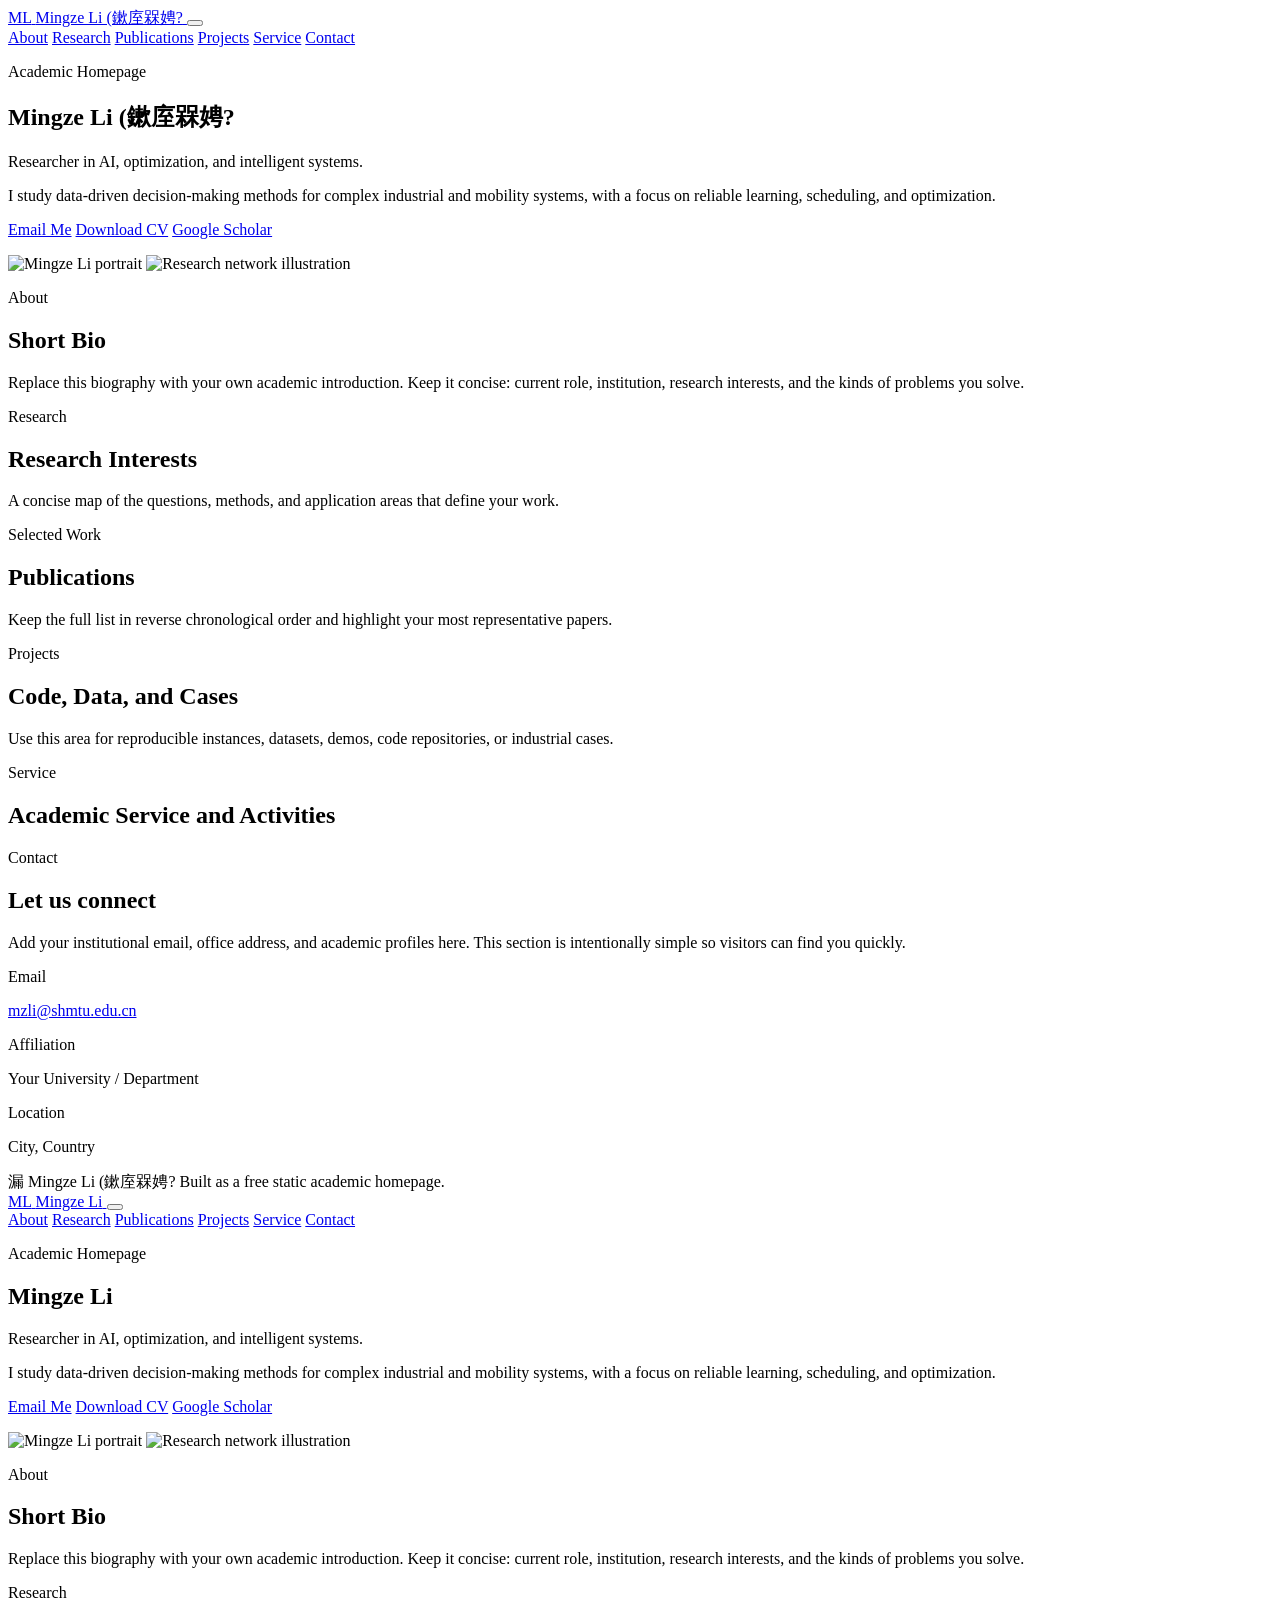
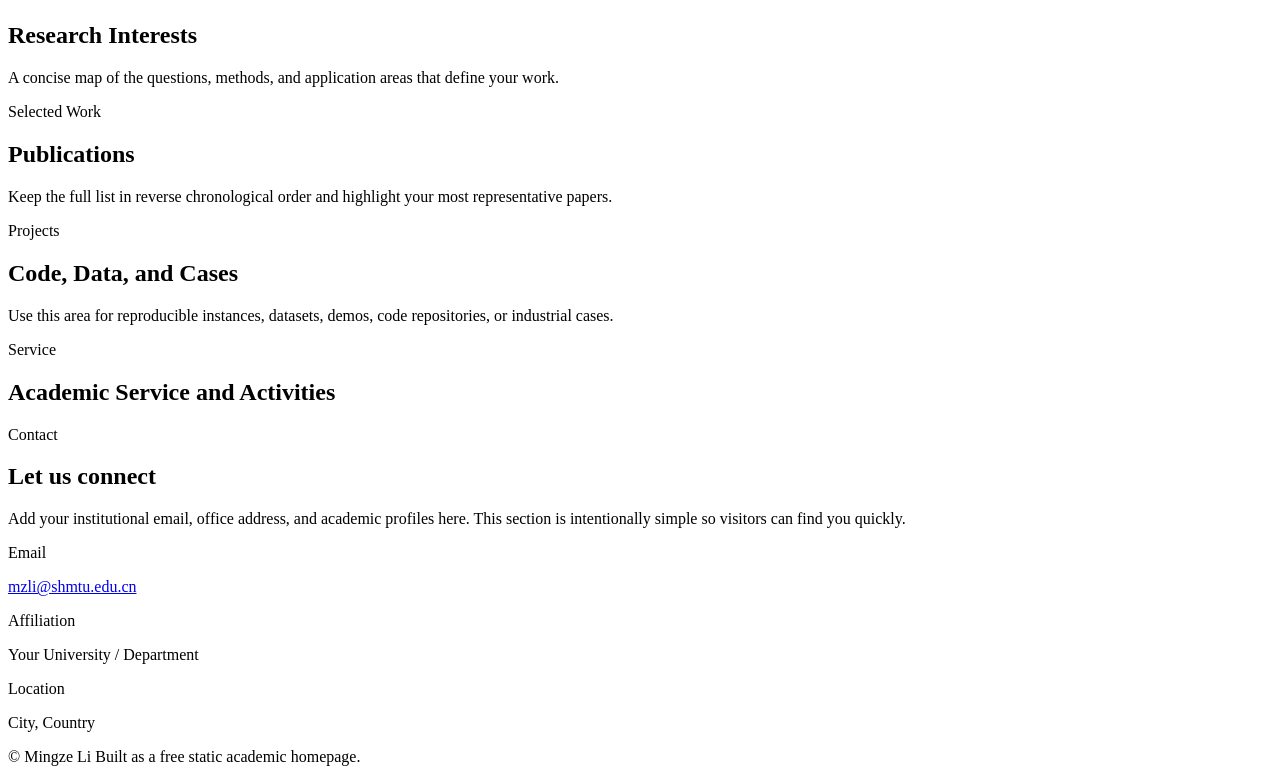
==== index.html @ cbc2fa0e "Add homepage index Initial commit of the academic homepage for Mingze Li, including sections for abo" ====
<!doctype html>
<html lang="en">
  <head>
    <meta charset="utf-8" />
    <meta name="viewport" content="width=device-width, initial-scale=1" />
    <title>Mingze Li | Academic Homepage</title>
    <meta
      name="description"
      content="Academic homepage for Mingze Li: logistics systems optimization, intelligent transportation, robust optimization, and reinforcement learning."
    />
    <meta property="og:title" content="Mingze Li | Academic Homepage" />
    <meta
      property="og:description"
      content="Research in logistics systems optimization, intelligent transportation, robust optimization, and reinforcement learning."
    />
    <meta property="og:type" content="website" />
    <link rel="icon" href="assets/avatar.svg" />
    <link rel="stylesheet" href="styles.css" />
  </head>
  <body>
    <header class="site-header">
      <a class="brand" href="#home" aria-label="Home">
        <span class="brand-mark" data-field="initials">ML</span>
        <span class="brand-text" data-field="name">Mingze Li (鏉庢槑娉?</span>
      </a>
      <button class="nav-toggle" type="button" aria-expanded="false" aria-controls="site-nav">
        <span></span>
        <span></span>
        <span></span>
      </button>
      <nav id="site-nav" class="site-nav" aria-label="Primary navigation">
        <a href="#about">About</a>
        <a href="#research">Research</a>
        <a href="#publications">Publications</a>
        <a href="#projects">Projects</a>
        <a href="#talks">Service</a>
        <a href="#contact">Contact</a>
      </nav>
    </header>

    <main id="home">
      <section class="hero section-shell">
        <div class="hero-copy">
          <p class="eyebrow" data-field="eyebrow">Academic Homepage</p>
          <h1 data-field="name">Mingze Li (鏉庢槑娉?</h1>
          <p class="subtitle" data-field="title">
            Researcher in AI, optimization, and intelligent systems.
          </p>
          <p class="hero-summary" data-field="summary">
            I study data-driven decision-making methods for complex industrial and mobility
            systems, with a focus on reliable learning, scheduling, and optimization.
          </p>
          <div class="hero-actions">
            <a class="button primary" data-link="email" href="mailto:mzli@shmtu.edu.cn">Email Me</a>
            <a class="button secondary" data-link="cv" href="#">Download CV</a>
            <a class="button ghost" data-link="scholar" href="#">Google Scholar</a>
          </div>
          <ul class="quick-facts" id="quick-facts" aria-label="Quick facts"></ul>
        </div>
        <div class="hero-visual" aria-label="Profile and research visual">
          <img class="avatar" src="assets/mingze-li.svg" alt="Mingze Li portrait" />
          <img class="research-map" src="assets/research-diagram.svg" alt="Research network illustration" />
        </div>
      </section>

      <section id="about" class="section-shell split-section">
        <div>
          <p class="section-kicker">About</p>
          <h2>Short Bio</h2>
        </div>
        <div class="prose-block">
          <p data-field="bio">
            Replace this biography with your own academic introduction. Keep it concise:
            current role, institution, research interests, and the kinds of problems you solve.
          </p>
          <div class="info-grid" id="info-grid"></div>
        </div>
      </section>

      <section id="research" class="section-shell">
        <div class="section-heading">
          <p class="section-kicker">Research</p>
          <h2>Research Interests</h2>
          <p>
            A concise map of the questions, methods, and application areas that define your work.
          </p>
        </div>
        <div class="card-grid" id="research-grid"></div>
      </section>

      <section id="publications" class="section-shell">
        <div class="section-heading">
          <p class="section-kicker">Selected Work</p>
          <h2>Publications</h2>
          <p>
            Keep the full list in reverse chronological order and highlight your most representative papers.
          </p>
        </div>
        <div class="publication-list" id="publication-list"></div>
      </section>

      <section id="projects" class="section-shell">
        <div class="section-heading">
          <p class="section-kicker">Projects</p>
          <h2>Code, Data, and Cases</h2>
          <p>
            Use this area for reproducible instances, datasets, demos, code repositories, or industrial cases.
          </p>
        </div>
        <div class="card-grid compact" id="project-grid"></div>
      </section>

      <section id="talks" class="section-shell split-section">
        <div>
          <p class="section-kicker">Service</p>
          <h2>Academic Service and Activities</h2>
        </div>
        <div class="timeline" id="talk-list"></div>
      </section>

      <section id="contact" class="section-shell contact-section">
        <div>
          <p class="section-kicker">Contact</p>
          <h2>Let us connect</h2>
          <p>
            Add your institutional email, office address, and academic profiles here. This section is
            intentionally simple so visitors can find you quickly.
          </p>
        </div>
        <div class="contact-card">
          <p class="contact-label">Email</p>
          <a data-link="email" href="mailto:mzli@shmtu.edu.cn" data-field="email">mzli@shmtu.edu.cn</a>
          <p class="contact-label">Affiliation</p>
          <p data-field="affiliation">Your University / Department</p>
          <p class="contact-label">Location</p>
          <p data-field="location">City, Country</p>
        </div>
      </section>
    </main>

    <footer class="site-footer">
      <span>漏 <span id="year"></span> <span data-field="name">Mingze Li (鏉庢槑娉?</span></span>
      <span>Built as a free static academic homepage.</span>
    </footer>

    <script src="site-data.js"></script>
    <script src="main.js"></script>
  </body>
</html>

<!doctype html>
<html lang="en">
  <head>
    <meta charset="utf-8" />
    <meta name="viewport" content="width=device-width, initial-scale=1" />
    <title>Mingze Li | Academic Homepage</title>
    <meta
      name="description"
      content="Academic homepage for Mingze Li: logistics systems optimization, intelligent transportation, robust optimization, and reinforcement learning."
    />
    <meta property="og:title" content="Mingze Li | Academic Homepage" />
    <meta
      property="og:description"
      content="Research in logistics systems optimization, intelligent transportation, robust optimization, and reinforcement learning."
    />
    <meta property="og:type" content="website" />
    <link rel="icon" href="assets/avatar.svg" />
    <link rel="stylesheet" href="styles.css" />
  </head>
  <body>
    <header class="site-header">
      <a class="brand" href="#home" aria-label="Home">
        <span class="brand-mark" data-field="initials">ML</span>
        <span class="brand-text" data-field="name">Mingze Li</span>
      </a>
      <button class="nav-toggle" type="button" aria-expanded="false" aria-controls="site-nav">
        <span></span>
        <span></span>
        <span></span>
      </button>
      <nav id="site-nav" class="site-nav" aria-label="Primary navigation">
        <a href="#about">About</a>
        <a href="#research">Research</a>
        <a href="#publications">Publications</a>
        <a href="#projects">Projects</a>
        <a href="#talks">Service</a>
        <a href="#contact">Contact</a>
      </nav>
    </header>

    <main id="home">
      <section class="hero section-shell">
        <div class="hero-copy">
          <p class="eyebrow" data-field="eyebrow">Academic Homepage</p>
          <h1 data-field="name">Mingze Li</h1>
          <p class="subtitle" data-field="title">
            Researcher in AI, optimization, and intelligent systems.
          </p>
          <p class="hero-summary" data-field="summary">
            I study data-driven decision-making methods for complex industrial and mobility
            systems, with a focus on reliable learning, scheduling, and optimization.
          </p>
          <div class="hero-actions">
            <a class="button primary" data-link="email" href="mailto:mzli@shmtu.edu.cn">Email Me</a>
            <a class="button secondary" data-link="cv" href="#">Download CV</a>
            <a class="button ghost" data-link="scholar" href="#">Google Scholar</a>
          </div>
          <ul class="quick-facts" id="quick-facts" aria-label="Quick facts"></ul>
        </div>
        <div class="hero-visual" aria-label="Profile and research visual">
          <img class="avatar" src="assets/mingze-li.svg" alt="Mingze Li portrait" />
          <img class="research-map" src="assets/research-diagram.svg" alt="Research network illustration" />
        </div>
      </section>

      <section id="about" class="section-shell split-section">
        <div>
          <p class="section-kicker">About</p>
          <h2>Short Bio</h2>
        </div>
        <div class="prose-block">
          <p data-field="bio">
            Replace this biography with your own academic introduction. Keep it concise:
            current role, institution, research interests, and the kinds of problems you solve.
          </p>
          <div class="info-grid" id="info-grid"></div>
        </div>
      </section>

      <section id="research" class="section-shell">
        <div class="section-heading">
          <p class="section-kicker">Research</p>
          <h2>Research Interests</h2>
          <p>
            A concise map of the questions, methods, and application areas that define your work.
          </p>
        </div>
        <div class="card-grid" id="research-grid"></div>
      </section>

      <section id="publications" class="section-shell">
        <div class="section-heading">
          <p class="section-kicker">Selected Work</p>
          <h2>Publications</h2>
          <p>
            Keep the full list in reverse chronological order and highlight your most representative papers.
          </p>
        </div>
        <div class="publication-list" id="publication-list"></div>
      </section>

      <section id="projects" class="section-shell">
        <div class="section-heading">
          <p class="section-kicker">Projects</p>
          <h2>Code, Data, and Cases</h2>
          <p>
            Use this area for reproducible instances, datasets, demos, code repositories, or industrial cases.
          </p>
        </div>
        <div class="card-grid compact" id="project-grid"></div>
      </section>

      <section id="talks" class="section-shell split-section">
        <div>
          <p class="section-kicker">Service</p>
          <h2>Academic Service and Activities</h2>
        </div>
        <div class="timeline" id="talk-list"></div>
      </section>

      <section id="contact" class="section-shell contact-section">
        <div>
          <p class="section-kicker">Contact</p>
          <h2>Let us connect</h2>
          <p>
            Add your institutional email, office address, and academic profiles here. This section is
            intentionally simple so visitors can find you quickly.
          </p>
        </div>
        <div class="contact-card">
          <p class="contact-label">Email</p>
          <a data-link="email" href="mailto:mzli@shmtu.edu.cn" data-field="email">mzli@shmtu.edu.cn</a>
          <p class="contact-label">Affiliation</p>
          <p data-field="affiliation">Your University / Department</p>
          <p class="contact-label">Location</p>
          <p data-field="location">City, Country</p>
        </div>
      </section>
    </main>

    <footer class="site-footer">
      <span>&copy; <span id="year"></span> <span data-field="name">Mingze Li</span></span>
      <span>Built as a free static academic homepage.</span>
    </footer>

    <script src="site-data.js"></script>
    <script src="main.js"></script>
  </body>
</html>
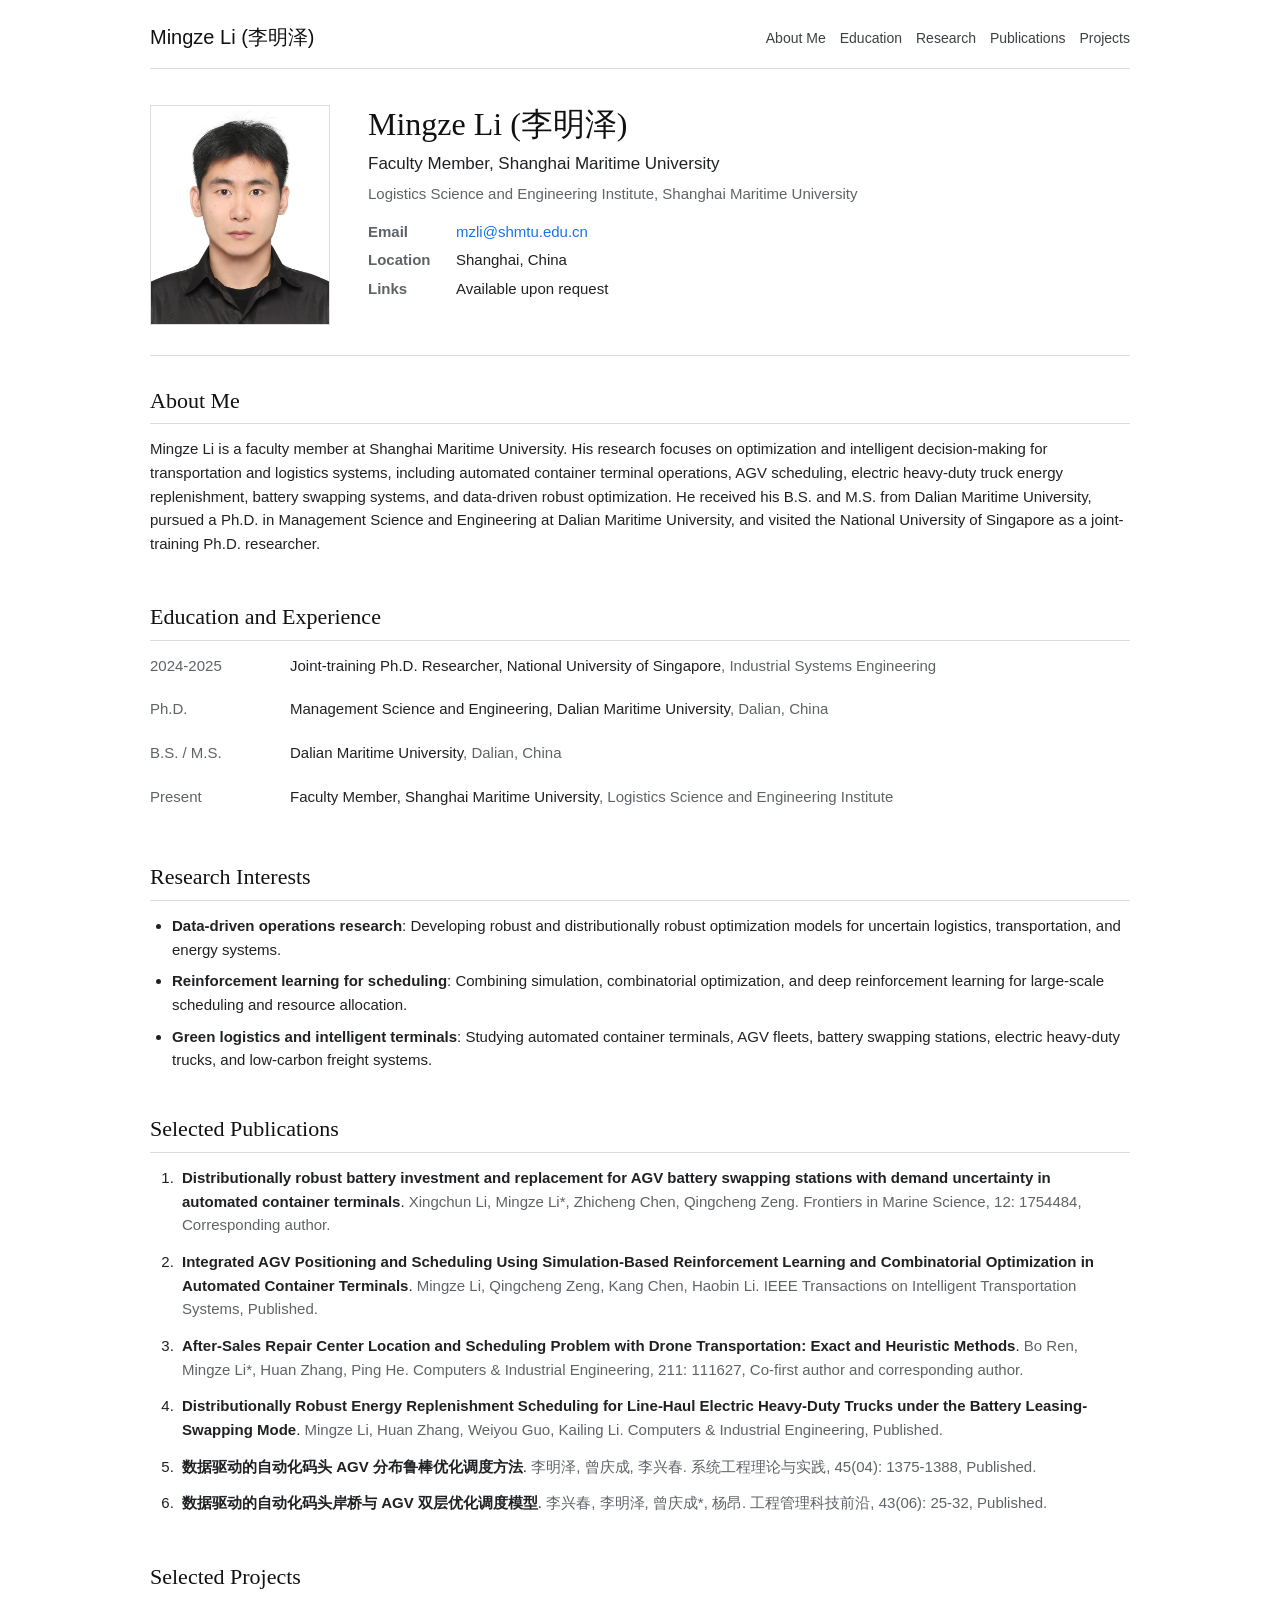
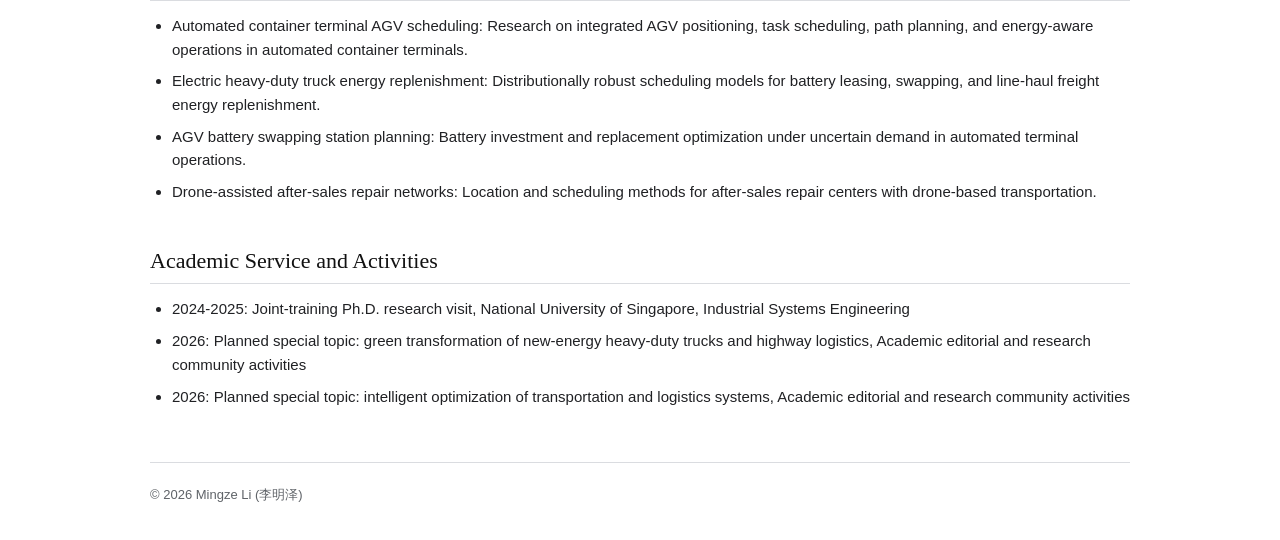
==== commit 33093ef2: "Simplify academic homepage layout" ====
--- a/index.html
+++ b/index.html
@@ -18,283 +18,81 @@
     <link rel="stylesheet" href="styles.css" />
   </head>
   <body>
-    <header class="site-header">
-      <a class="brand" href="#home" aria-label="Home">
-        <span class="brand-mark" data-field="initials">ML</span>
-        <span class="brand-text" data-field="name">Mingze Li (鏉庢槑娉?</span>
-      </a>
-      <button class="nav-toggle" type="button" aria-expanded="false" aria-controls="site-nav">
-        <span></span>
-        <span></span>
-        <span></span>
-      </button>
-      <nav id="site-nav" class="site-nav" aria-label="Primary navigation">
-        <a href="#about">About</a>
-        <a href="#research">Research</a>
-        <a href="#publications">Publications</a>
-        <a href="#projects">Projects</a>
-        <a href="#talks">Service</a>
-        <a href="#contact">Contact</a>
-      </nav>
-    </header>
+    <div class="page">
+      <header class="site-header">
+        <a class="site-title" href="#home" data-field="name">Mingze Li</a>
+        <nav class="site-nav" aria-label="Primary navigation">
+          <a href="#about">About Me</a>
+          <a href="#education">Education</a>
+          <a href="#research">Research</a>
+          <a href="#publications">Publications</a>
+          <a href="#projects">Projects</a>
+        </nav>
+      </header>
 
-    <main id="home">
-      <section class="hero section-shell">
-        <div class="hero-copy">
-          <p class="eyebrow" data-field="eyebrow">Academic Homepage</p>
-          <h1 data-field="name">Mingze Li (鏉庢槑娉?</h1>
-          <p class="subtitle" data-field="title">
-            Researcher in AI, optimization, and intelligent systems.
-          </p>
-          <p class="hero-summary" data-field="summary">
-            I study data-driven decision-making methods for complex industrial and mobility
-            systems, with a focus on reliable learning, scheduling, and optimization.
-          </p>
-          <div class="hero-actions">
-            <a class="button primary" data-link="email" href="mailto:mzli@shmtu.edu.cn">Email Me</a>
-            <a class="button secondary" data-link="cv" href="#">Download CV</a>
-            <a class="button ghost" data-link="scholar" href="#">Google Scholar</a>
+      <main id="home">
+        <section class="profile-section" aria-label="Profile">
+          <div class="profile-photo-wrap">
+            <img class="profile-photo" src="assets/mingze-li.svg" alt="Mingze Li portrait" />
           </div>
-          <ul class="quick-facts" id="quick-facts" aria-label="Quick facts"></ul>
-        </div>
-        <div class="hero-visual" aria-label="Profile and research visual">
-          <img class="avatar" src="assets/mingze-li.svg" alt="Mingze Li portrait" />
-          <img class="research-map" src="assets/research-diagram.svg" alt="Research network illustration" />
-        </div>
-      </section>
+          <div class="profile-copy">
+            <h1 data-field="name">Mingze Li</h1>
+            <p class="profile-title" data-field="title">Faculty Member, Shanghai Maritime University</p>
+            <p class="profile-affiliation" data-field="affiliation">
+              Logistics Science and Engineering Institute, Shanghai Maritime University
+            </p>
+            <dl class="contact-list">
+              <div>
+                <dt>Email</dt>
+                <dd><a data-link="email" data-field="email" href="mailto:mzli@shmtu.edu.cn">mzli@shmtu.edu.cn</a></dd>
+              </div>
+              <div>
+                <dt>Location</dt>
+                <dd data-field="location">Shanghai, China</dd>
+              </div>
+              <div id="profile-links" class="profile-links"></div>
+            </dl>
+          </div>
+        </section>
 
-      <section id="about" class="section-shell split-section">
-        <div>
-          <p class="section-kicker">About</p>
-          <h2>Short Bio</h2>
-        </div>
-        <div class="prose-block">
-          <p data-field="bio">
-            Replace this biography with your own academic introduction. Keep it concise:
-            current role, institution, research interests, and the kinds of problems you solve.
-          </p>
-          <div class="info-grid" id="info-grid"></div>
-        </div>
-      </section>
+        <section id="about" class="content-section">
+          <h2>About Me</h2>
+          <p data-field="bio"></p>
+        </section>
 
-      <section id="research" class="section-shell">
-        <div class="section-heading">
-          <p class="section-kicker">Research</p>
+        <section id="education" class="content-section">
+          <h2>Education and Experience</h2>
+          <div class="plain-list" id="education-list"></div>
+          <div class="plain-list" id="experience-list"></div>
+        </section>
+
+        <section id="research" class="content-section">
           <h2>Research Interests</h2>
-          <p>
-            A concise map of the questions, methods, and application areas that define your work.
-          </p>
-        </div>
-        <div class="card-grid" id="research-grid"></div>
-      </section>
+          <ul class="interest-list" id="research-list"></ul>
+        </section>
 
-      <section id="publications" class="section-shell">
-        <div class="section-heading">
-          <p class="section-kicker">Selected Work</p>
-          <h2>Publications</h2>
-          <p>
-            Keep the full list in reverse chronological order and highlight your most representative papers.
-          </p>
-        </div>
-        <div class="publication-list" id="publication-list"></div>
-      </section>
+        <section id="publications" class="content-section">
+          <h2>Selected Publications</h2>
+          <ol class="publication-list" id="publication-list"></ol>
+        </section>
 
-      <section id="projects" class="section-shell">
-        <div class="section-heading">
-          <p class="section-kicker">Projects</p>
-          <h2>Code, Data, and Cases</h2>
-          <p>
-            Use this area for reproducible instances, datasets, demos, code repositories, or industrial cases.
-          </p>
-        </div>
-        <div class="card-grid compact" id="project-grid"></div>
-      </section>
+        <section id="projects" class="content-section">
+          <h2>Selected Projects</h2>
+          <ul class="simple-list" id="project-list"></ul>
+        </section>
 
-      <section id="talks" class="section-shell split-section">
-        <div>
-          <p class="section-kicker">Service</p>
+        <section id="service" class="content-section">
           <h2>Academic Service and Activities</h2>
-        </div>
-        <div class="timeline" id="talk-list"></div>
-      </section>
+          <ul class="simple-list" id="service-list"></ul>
+        </section>
+      </main>
 
-      <section id="contact" class="section-shell contact-section">
-        <div>
-          <p class="section-kicker">Contact</p>
-          <h2>Let us connect</h2>
-          <p>
-            Add your institutional email, office address, and academic profiles here. This section is
-            intentionally simple so visitors can find you quickly.
-          </p>
-        </div>
-        <div class="contact-card">
-          <p class="contact-label">Email</p>
-          <a data-link="email" href="mailto:mzli@shmtu.edu.cn" data-field="email">mzli@shmtu.edu.cn</a>
-          <p class="contact-label">Affiliation</p>
-          <p data-field="affiliation">Your University / Department</p>
-          <p class="contact-label">Location</p>
-          <p data-field="location">City, Country</p>
-        </div>
-      </section>
-    </main>
-
-    <footer class="site-footer">
-      <span>漏 <span id="year"></span> <span data-field="name">Mingze Li (鏉庢槑娉?</span></span>
-      <span>Built as a free static academic homepage.</span>
-    </footer>
+      <footer class="site-footer">
+        <span>&copy; <span id="year"></span> <span data-field="name">Mingze Li</span></span>
+      </footer>
+    </div>
 
     <script src="site-data.js"></script>
     <script src="main.js"></script>
   </body>
 </html>
-
-<!doctype html>
-<html lang="en">
-  <head>
-    <meta charset="utf-8" />
-    <meta name="viewport" content="width=device-width, initial-scale=1" />
-    <title>Mingze Li | Academic Homepage</title>
-    <meta
-      name="description"
-      content="Academic homepage for Mingze Li: logistics systems optimization, intelligent transportation, robust optimization, and reinforcement learning."
-    />
-    <meta property="og:title" content="Mingze Li | Academic Homepage" />
-    <meta
-      property="og:description"
-      content="Research in logistics systems optimization, intelligent transportation, robust optimization, and reinforcement learning."
-    />
-    <meta property="og:type" content="website" />
-    <link rel="icon" href="assets/avatar.svg" />
-    <link rel="stylesheet" href="styles.css" />
-  </head>
-  <body>
-    <header class="site-header">
-      <a class="brand" href="#home" aria-label="Home">
-        <span class="brand-mark" data-field="initials">ML</span>
-        <span class="brand-text" data-field="name">Mingze Li</span>
-      </a>
-      <button class="nav-toggle" type="button" aria-expanded="false" aria-controls="site-nav">
-        <span></span>
-        <span></span>
-        <span></span>
-      </button>
-      <nav id="site-nav" class="site-nav" aria-label="Primary navigation">
-        <a href="#about">About</a>
-        <a href="#research">Research</a>
-        <a href="#publications">Publications</a>
-        <a href="#projects">Projects</a>
-        <a href="#talks">Service</a>
-        <a href="#contact">Contact</a>
-      </nav>
-    </header>
-
-    <main id="home">
-      <section class="hero section-shell">
-        <div class="hero-copy">
-          <p class="eyebrow" data-field="eyebrow">Academic Homepage</p>
-          <h1 data-field="name">Mingze Li</h1>
-          <p class="subtitle" data-field="title">
-            Researcher in AI, optimization, and intelligent systems.
-          </p>
-          <p class="hero-summary" data-field="summary">
-            I study data-driven decision-making methods for complex industrial and mobility
-            systems, with a focus on reliable learning, scheduling, and optimization.
-          </p>
-          <div class="hero-actions">
-            <a class="button primary" data-link="email" href="mailto:mzli@shmtu.edu.cn">Email Me</a>
-            <a class="button secondary" data-link="cv" href="#">Download CV</a>
-            <a class="button ghost" data-link="scholar" href="#">Google Scholar</a>
-          </div>
-          <ul class="quick-facts" id="quick-facts" aria-label="Quick facts"></ul>
-        </div>
-        <div class="hero-visual" aria-label="Profile and research visual">
-          <img class="avatar" src="assets/mingze-li.svg" alt="Mingze Li portrait" />
-          <img class="research-map" src="assets/research-diagram.svg" alt="Research network illustration" />
-        </div>
-      </section>
-
-      <section id="about" class="section-shell split-section">
-        <div>
-          <p class="section-kicker">About</p>
-          <h2>Short Bio</h2>
-        </div>
-        <div class="prose-block">
-          <p data-field="bio">
-            Replace this biography with your own academic introduction. Keep it concise:
-            current role, institution, research interests, and the kinds of problems you solve.
-          </p>
-          <div class="info-grid" id="info-grid"></div>
-        </div>
-      </section>
-
-      <section id="research" class="section-shell">
-        <div class="section-heading">
-          <p class="section-kicker">Research</p>
-          <h2>Research Interests</h2>
-          <p>
-            A concise map of the questions, methods, and application areas that define your work.
-          </p>
-        </div>
-        <div class="card-grid" id="research-grid"></div>
-      </section>
-
-      <section id="publications" class="section-shell">
-        <div class="section-heading">
-          <p class="section-kicker">Selected Work</p>
-          <h2>Publications</h2>
-          <p>
-            Keep the full list in reverse chronological order and highlight your most representative papers.
-          </p>
-        </div>
-        <div class="publication-list" id="publication-list"></div>
-      </section>
-
-      <section id="projects" class="section-shell">
-        <div class="section-heading">
-          <p class="section-kicker">Projects</p>
-          <h2>Code, Data, and Cases</h2>
-          <p>
-            Use this area for reproducible instances, datasets, demos, code repositories, or industrial cases.
-          </p>
-        </div>
-        <div class="card-grid compact" id="project-grid"></div>
-      </section>
-
-      <section id="talks" class="section-shell split-section">
-        <div>
-          <p class="section-kicker">Service</p>
-          <h2>Academic Service and Activities</h2>
-        </div>
-        <div class="timeline" id="talk-list"></div>
-      </section>
-
-      <section id="contact" class="section-shell contact-section">
-        <div>
-          <p class="section-kicker">Contact</p>
-          <h2>Let us connect</h2>
-          <p>
-            Add your institutional email, office address, and academic profiles here. This section is
-            intentionally simple so visitors can find you quickly.
-          </p>
-        </div>
-        <div class="contact-card">
-          <p class="contact-label">Email</p>
-          <a data-link="email" href="mailto:mzli@shmtu.edu.cn" data-field="email">mzli@shmtu.edu.cn</a>
-          <p class="contact-label">Affiliation</p>
-          <p data-field="affiliation">Your University / Department</p>
-          <p class="contact-label">Location</p>
-          <p data-field="location">City, Country</p>
-        </div>
-      </section>
-    </main>
-
-    <footer class="site-footer">
-      <span>&copy; <span id="year"></span> <span data-field="name">Mingze Li</span></span>
-      <span>Built as a free static academic homepage.</span>
-    </footer>
-
-    <script src="site-data.js"></script>
-    <script src="main.js"></script>
-  </body>
-</html>
-
--- a/styles.css
+++ b/styles.css
@@ -0,0 +1,286 @@
+:root {
+  color-scheme: light;
+  --bg: #ffffff;
+  --text: #202124;
+  --muted: #5f6368;
+  --border: #dadce0;
+  --link: #1a73e8;
+  --heading: #111111;
+  --nav-bg: #f8f9fa;
+  font-family: Arial, Helvetica, sans-serif;
+}
+
+* {
+  box-sizing: border-box;
+}
+
+html {
+  scroll-behavior: smooth;
+}
+
+body {
+  margin: 0;
+  background: var(--bg);
+  color: var(--text);
+  font-size: 15px;
+  line-height: 1.58;
+}
+
+a {
+  color: var(--link);
+  text-decoration: none;
+}
+
+a:hover,
+a:focus-visible {
+  text-decoration: underline;
+}
+
+img {
+  display: block;
+  max-width: 100%;
+}
+
+.page {
+  width: min(980px, calc(100% - 36px));
+  margin: 0 auto;
+}
+
+.site-header {
+  display: flex;
+  align-items: center;
+  justify-content: space-between;
+  gap: 24px;
+  padding: 22px 0 14px;
+  border-bottom: 1px solid var(--border);
+}
+
+.site-title {
+  color: var(--heading);
+  font-size: 20px;
+  font-weight: 500;
+  white-space: nowrap;
+}
+
+.site-nav {
+  display: flex;
+  flex-wrap: wrap;
+  justify-content: flex-end;
+  gap: 14px;
+  color: var(--muted);
+  font-size: 14px;
+}
+
+.site-nav a {
+  color: #3c4043;
+}
+
+main {
+  padding: 28px 0 42px;
+}
+
+.profile-section {
+  display: grid;
+  grid-template-columns: 190px minmax(0, 1fr);
+  gap: 28px;
+  align-items: start;
+  padding: 8px 0 30px;
+  border-bottom: 1px solid var(--border);
+}
+
+.profile-photo-wrap {
+  width: 180px;
+}
+
+.profile-photo {
+  width: 180px;
+  height: 220px;
+  object-fit: cover;
+  border: 1px solid var(--border);
+  background: #f1f3f4;
+}
+
+h1,
+h2,
+h3,
+p {
+  margin-top: 0;
+}
+
+h1 {
+  margin-bottom: 8px;
+  color: var(--heading);
+  font-family: Georgia, "Times New Roman", serif;
+  font-size: 32px;
+  font-weight: 500;
+  line-height: 1.2;
+}
+
+h2 {
+  margin: 0 0 13px;
+  padding-bottom: 5px;
+  border-bottom: 1px solid var(--border);
+  color: var(--heading);
+  font-family: Georgia, "Times New Roman", serif;
+  font-size: 22px;
+  font-weight: 500;
+}
+
+h3 {
+  margin: 0 0 6px;
+  font-size: 16px;
+  font-weight: 600;
+}
+
+.profile-title {
+  margin-bottom: 4px;
+  font-size: 17px;
+}
+
+.profile-affiliation {
+  margin-bottom: 14px;
+  color: var(--muted);
+}
+
+.contact-list {
+  display: grid;
+  gap: 5px;
+  margin: 0;
+}
+
+.contact-list div {
+  display: grid;
+  grid-template-columns: 78px minmax(0, 1fr);
+  gap: 10px;
+}
+
+.contact-list dt {
+  color: var(--muted);
+  font-weight: 600;
+}
+
+.contact-list dd {
+  margin: 0;
+}
+
+.profile-links {
+  display: contents;
+}
+
+.profile-links a + a::before {
+  content: " | ";
+  color: var(--muted);
+}
+
+.content-section {
+  padding: 28px 0 4px;
+}
+
+.content-section p {
+  margin-bottom: 12px;
+}
+
+.plain-list,
+.simple-list,
+.interest-list,
+.publication-list {
+  margin: 0;
+  padding-left: 22px;
+}
+
+.plain-list {
+  padding-left: 0;
+}
+
+.plain-item {
+  display: grid;
+  grid-template-columns: 128px minmax(0, 1fr);
+  gap: 12px;
+  margin-bottom: 8px;
+}
+
+.plain-date {
+  color: var(--muted);
+  white-space: nowrap;
+}
+
+.plain-title {
+  margin: 0;
+}
+
+.plain-note {
+  color: var(--muted);
+}
+
+.interest-list li,
+.simple-list li {
+  margin-bottom: 8px;
+}
+
+.publication-list {
+  padding-left: 28px;
+}
+
+.publication-list li {
+  margin-bottom: 13px;
+  padding-left: 4px;
+}
+
+.publication-title {
+  font-weight: 600;
+}
+
+.publication-meta {
+  color: var(--muted);
+}
+
+.publication-links {
+  white-space: nowrap;
+}
+
+.publication-links a + a::before {
+  content: " | ";
+  color: var(--muted);
+}
+
+.site-footer {
+  padding: 22px 0 34px;
+  border-top: 1px solid var(--border);
+  color: var(--muted);
+  font-size: 13px;
+}
+
+@media (max-width: 760px) {
+  .page {
+    width: min(100% - 28px, 980px);
+  }
+
+  .site-header,
+  .profile-section {
+    grid-template-columns: 1fr;
+  }
+
+  .site-header {
+    align-items: flex-start;
+    flex-direction: column;
+    gap: 10px;
+  }
+
+  .site-nav {
+    justify-content: flex-start;
+  }
+
+  .profile-section {
+    display: block;
+  }
+
+  .profile-photo-wrap {
+    margin-bottom: 18px;
+  }
+
+  .plain-item,
+  .contact-list div {
+    grid-template-columns: 1fr;
+    gap: 2px;
+  }
+}
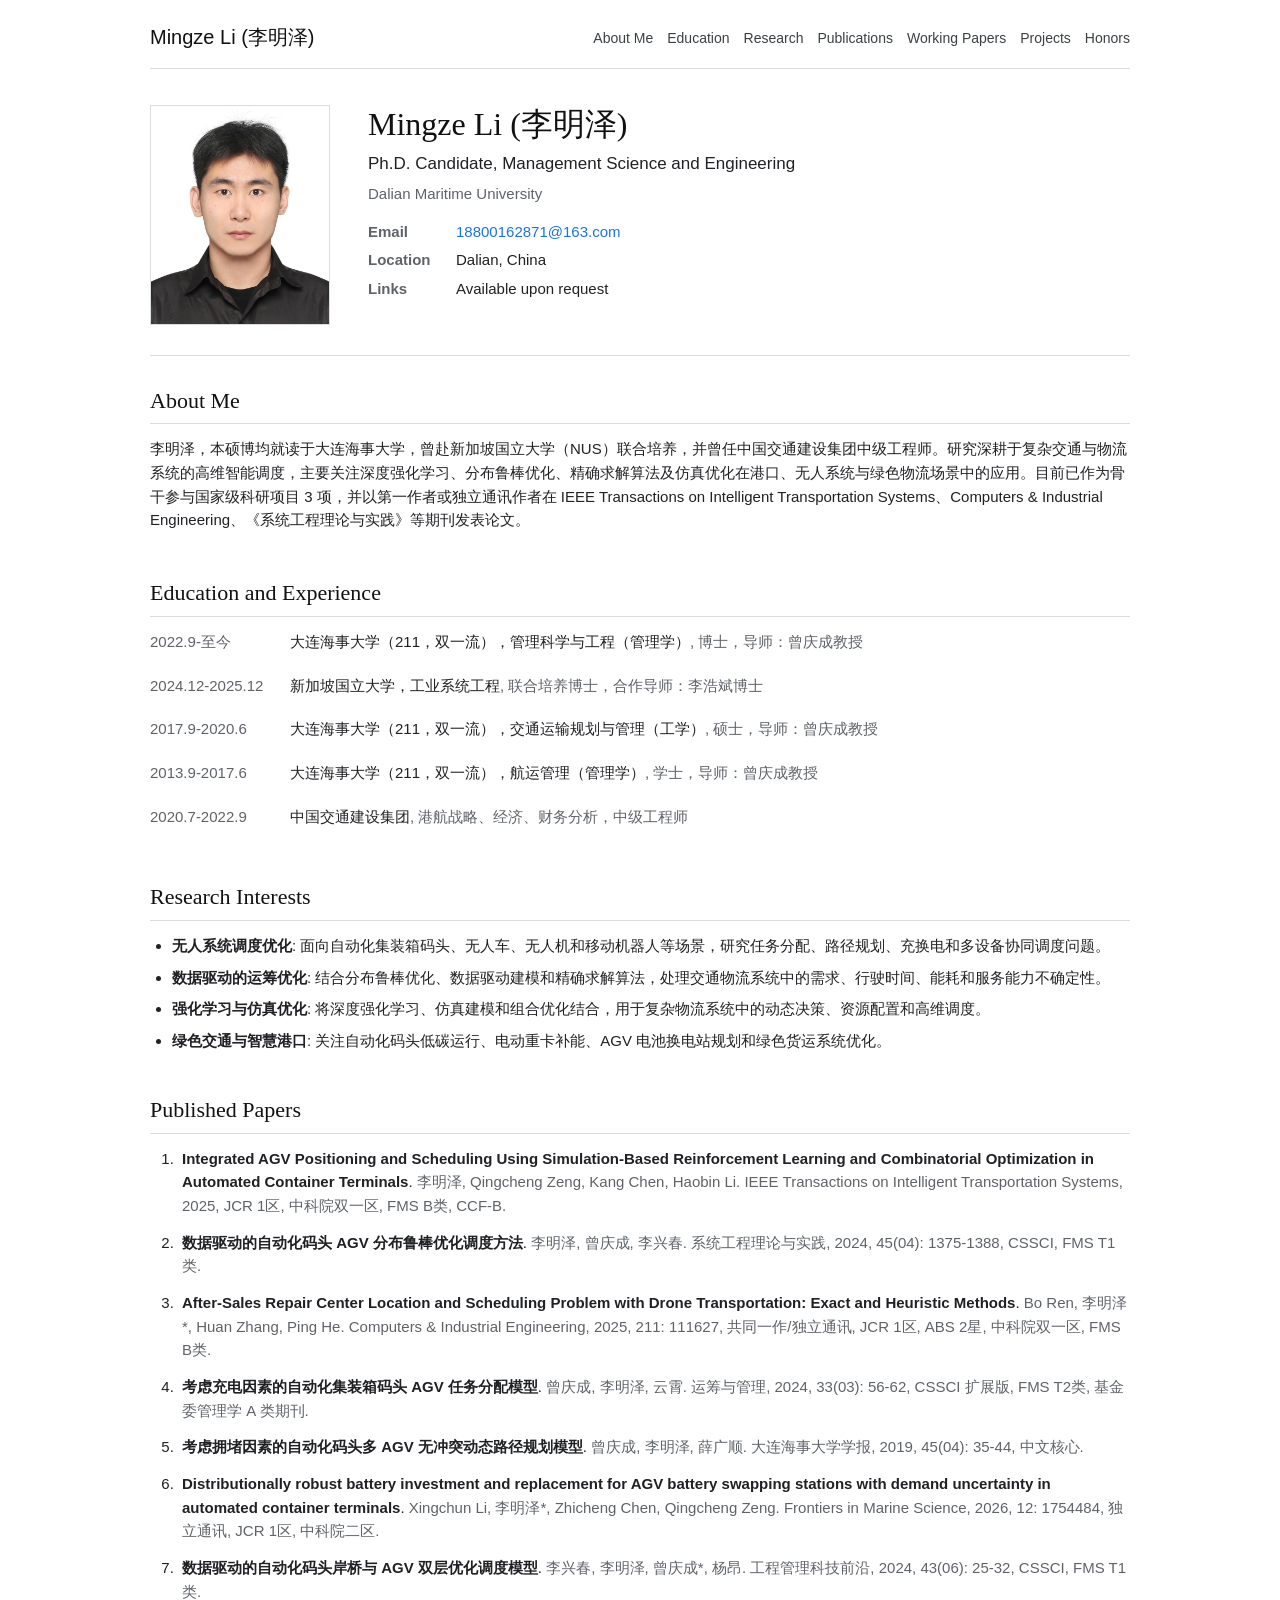
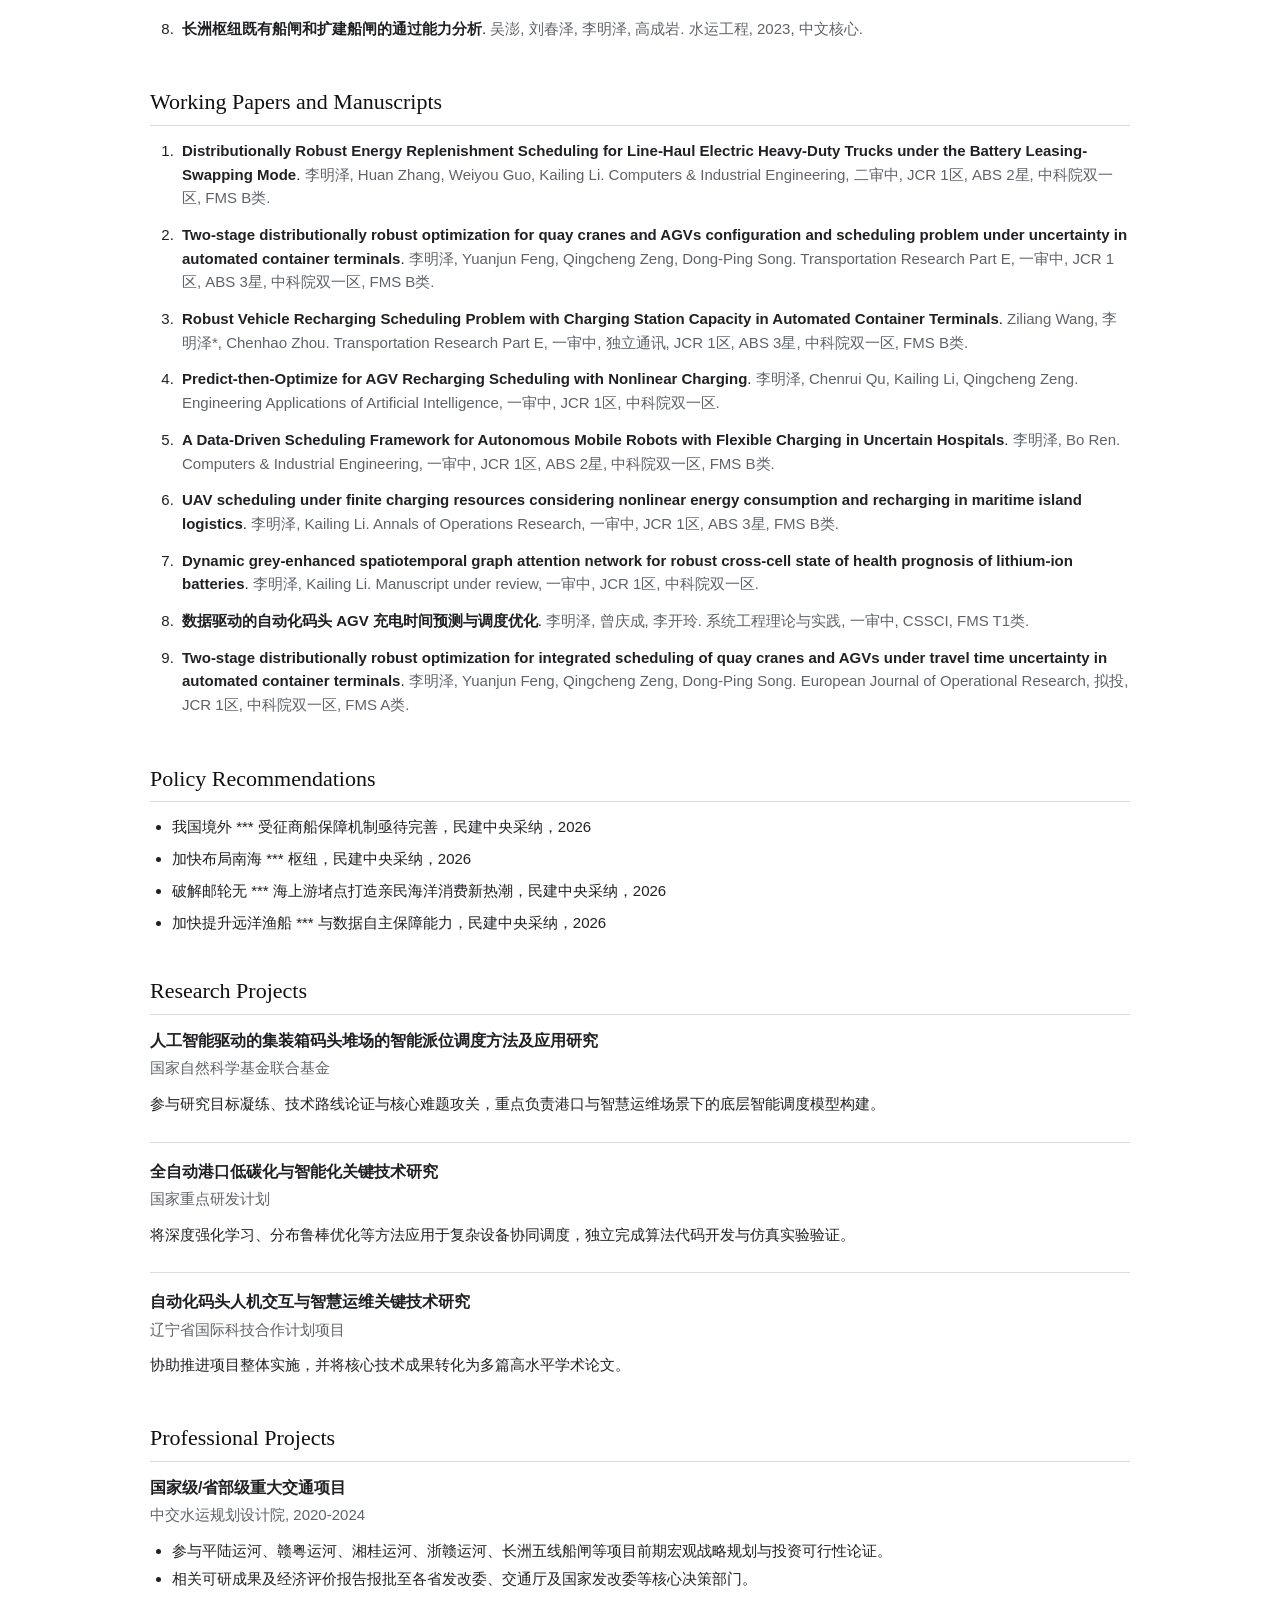
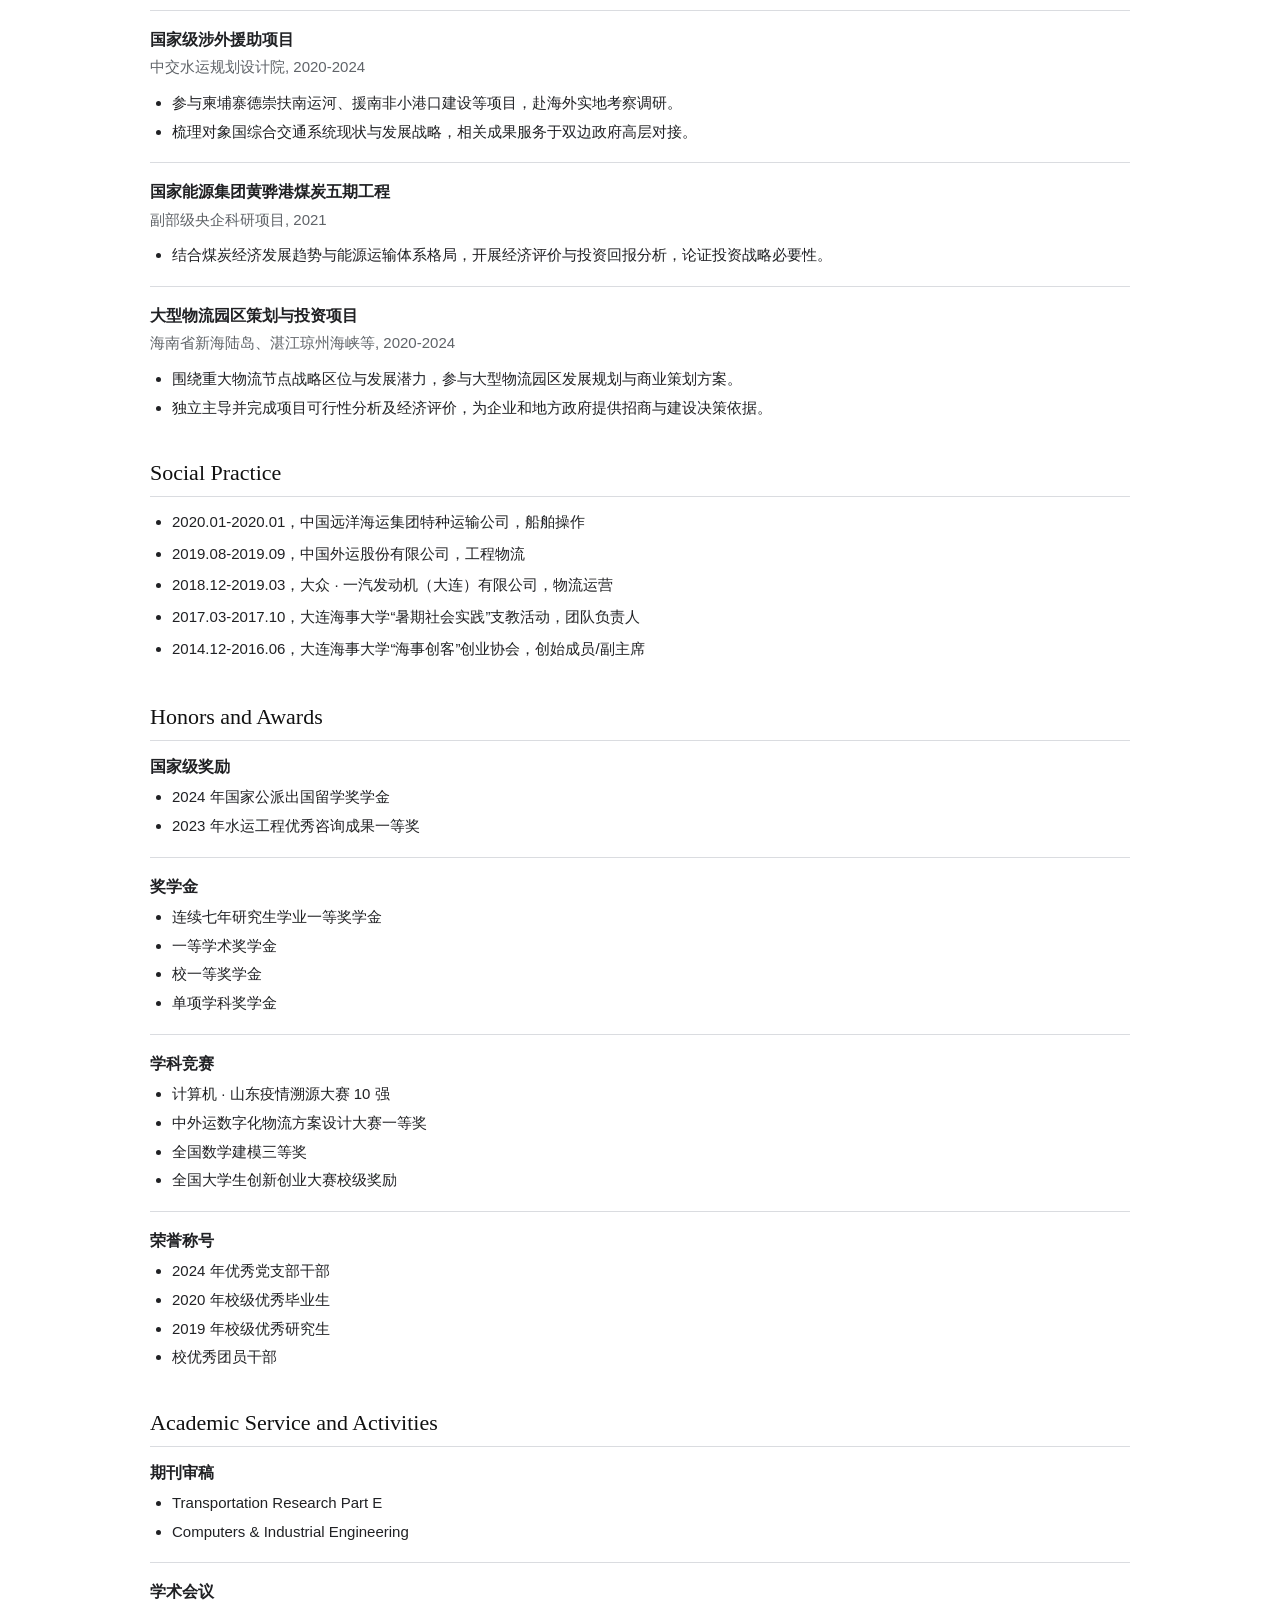
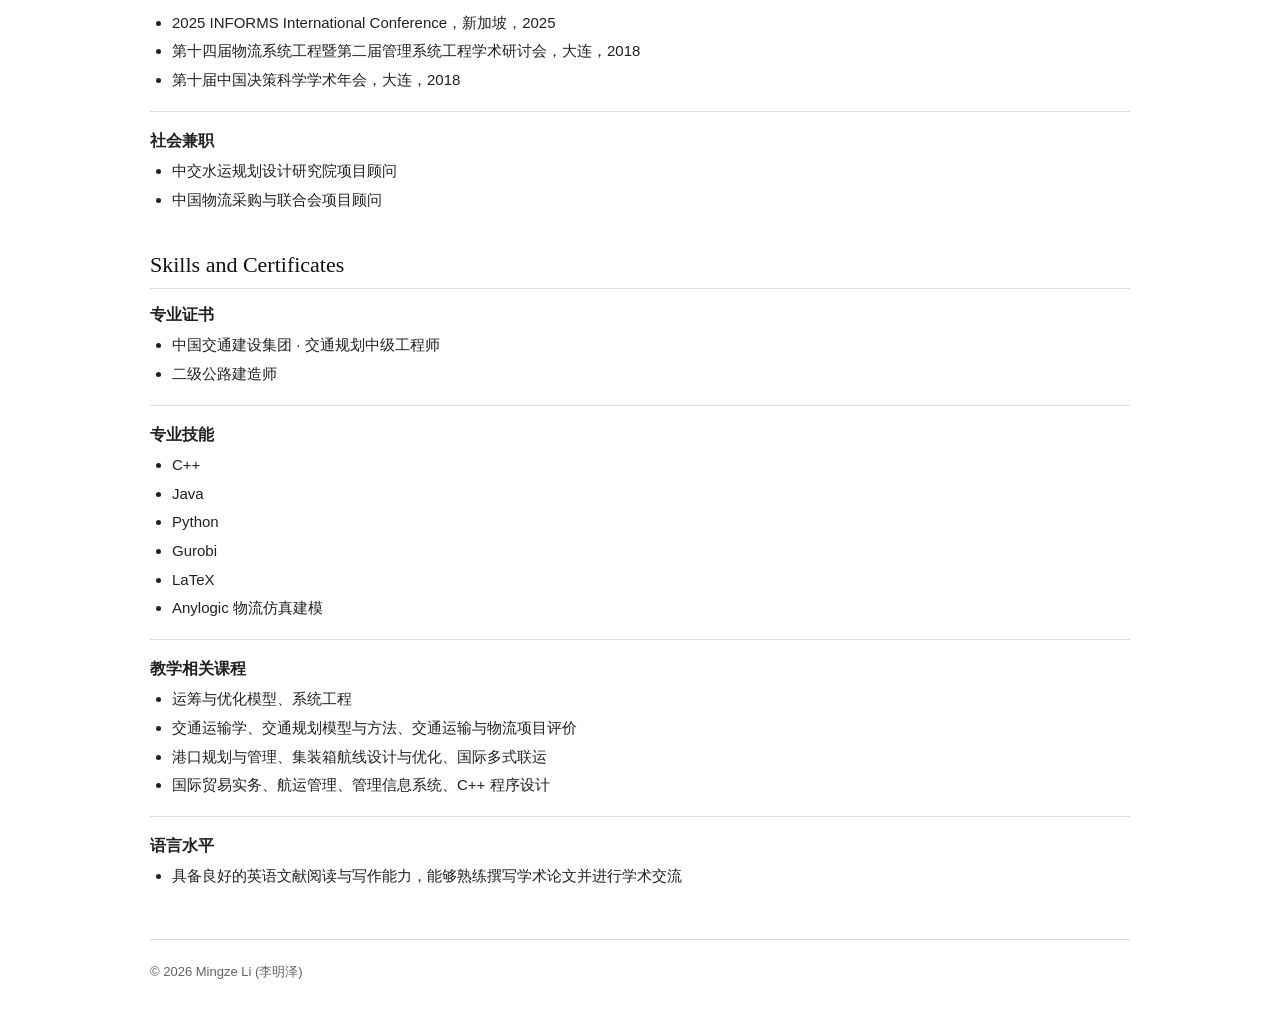
==== commit 519fb68e: "Expand homepage with full CV details" ====
--- a/index.html
+++ b/index.html
@@ -26,7 +26,9 @@
           <a href="#education">Education</a>
           <a href="#research">Research</a>
           <a href="#publications">Publications</a>
+          <a href="#working-papers">Working Papers</a>
           <a href="#projects">Projects</a>
+          <a href="#honors">Honors</a>
         </nav>
       </header>
 
@@ -72,18 +74,48 @@
         </section>
 
         <section id="publications" class="content-section">
-          <h2>Selected Publications</h2>
+          <h2>Published Papers</h2>
           <ol class="publication-list" id="publication-list"></ol>
         </section>
 
+        <section id="working-papers" class="content-section">
+          <h2>Working Papers and Manuscripts</h2>
+          <ol class="publication-list" id="working-paper-list"></ol>
+        </section>
+
+        <section id="policy" class="content-section">
+          <h2>Policy Recommendations</h2>
+          <ul class="simple-list" id="policy-list"></ul>
+        </section>
+
         <section id="projects" class="content-section">
-          <h2>Selected Projects</h2>
-          <ul class="simple-list" id="project-list"></ul>
+          <h2>Research Projects</h2>
+          <div class="detailed-list" id="research-project-list"></div>
+        </section>
+
+        <section id="professional-projects" class="content-section">
+          <h2>Professional Projects</h2>
+          <div class="detailed-list" id="professional-project-list"></div>
+        </section>
+
+        <section id="practice" class="content-section">
+          <h2>Social Practice</h2>
+          <ul class="simple-list" id="practice-list"></ul>
+        </section>
+
+        <section id="honors" class="content-section">
+          <h2>Honors and Awards</h2>
+          <div class="detailed-list" id="award-list"></div>
         </section>
 
         <section id="service" class="content-section">
           <h2>Academic Service and Activities</h2>
-          <ul class="simple-list" id="service-list"></ul>
+          <div class="detailed-list" id="activity-list"></div>
+        </section>
+
+        <section id="skills" class="content-section">
+          <h2>Skills and Certificates</h2>
+          <div class="detailed-list" id="skill-list"></div>
         </section>
       </main>
 
--- a/styles.css
+++ b/styles.css
@@ -243,6 +243,39 @@
   color: var(--muted);
 }
 
+.detailed-list {
+  display: grid;
+  gap: 16px;
+}
+
+.detail-item {
+  padding-bottom: 14px;
+  border-bottom: 1px solid var(--border);
+}
+
+.detail-item:last-child {
+  border-bottom: 0;
+  padding-bottom: 0;
+}
+
+.detail-item h3 {
+  margin-bottom: 3px;
+}
+
+.detail-meta {
+  margin-bottom: 6px;
+  color: var(--muted);
+}
+
+.detail-list {
+  margin: 6px 0 0;
+  padding-left: 22px;
+}
+
+.detail-list li {
+  margin-bottom: 5px;
+}
+
 .site-footer {
   padding: 22px 0 34px;
   border-top: 1px solid var(--border);
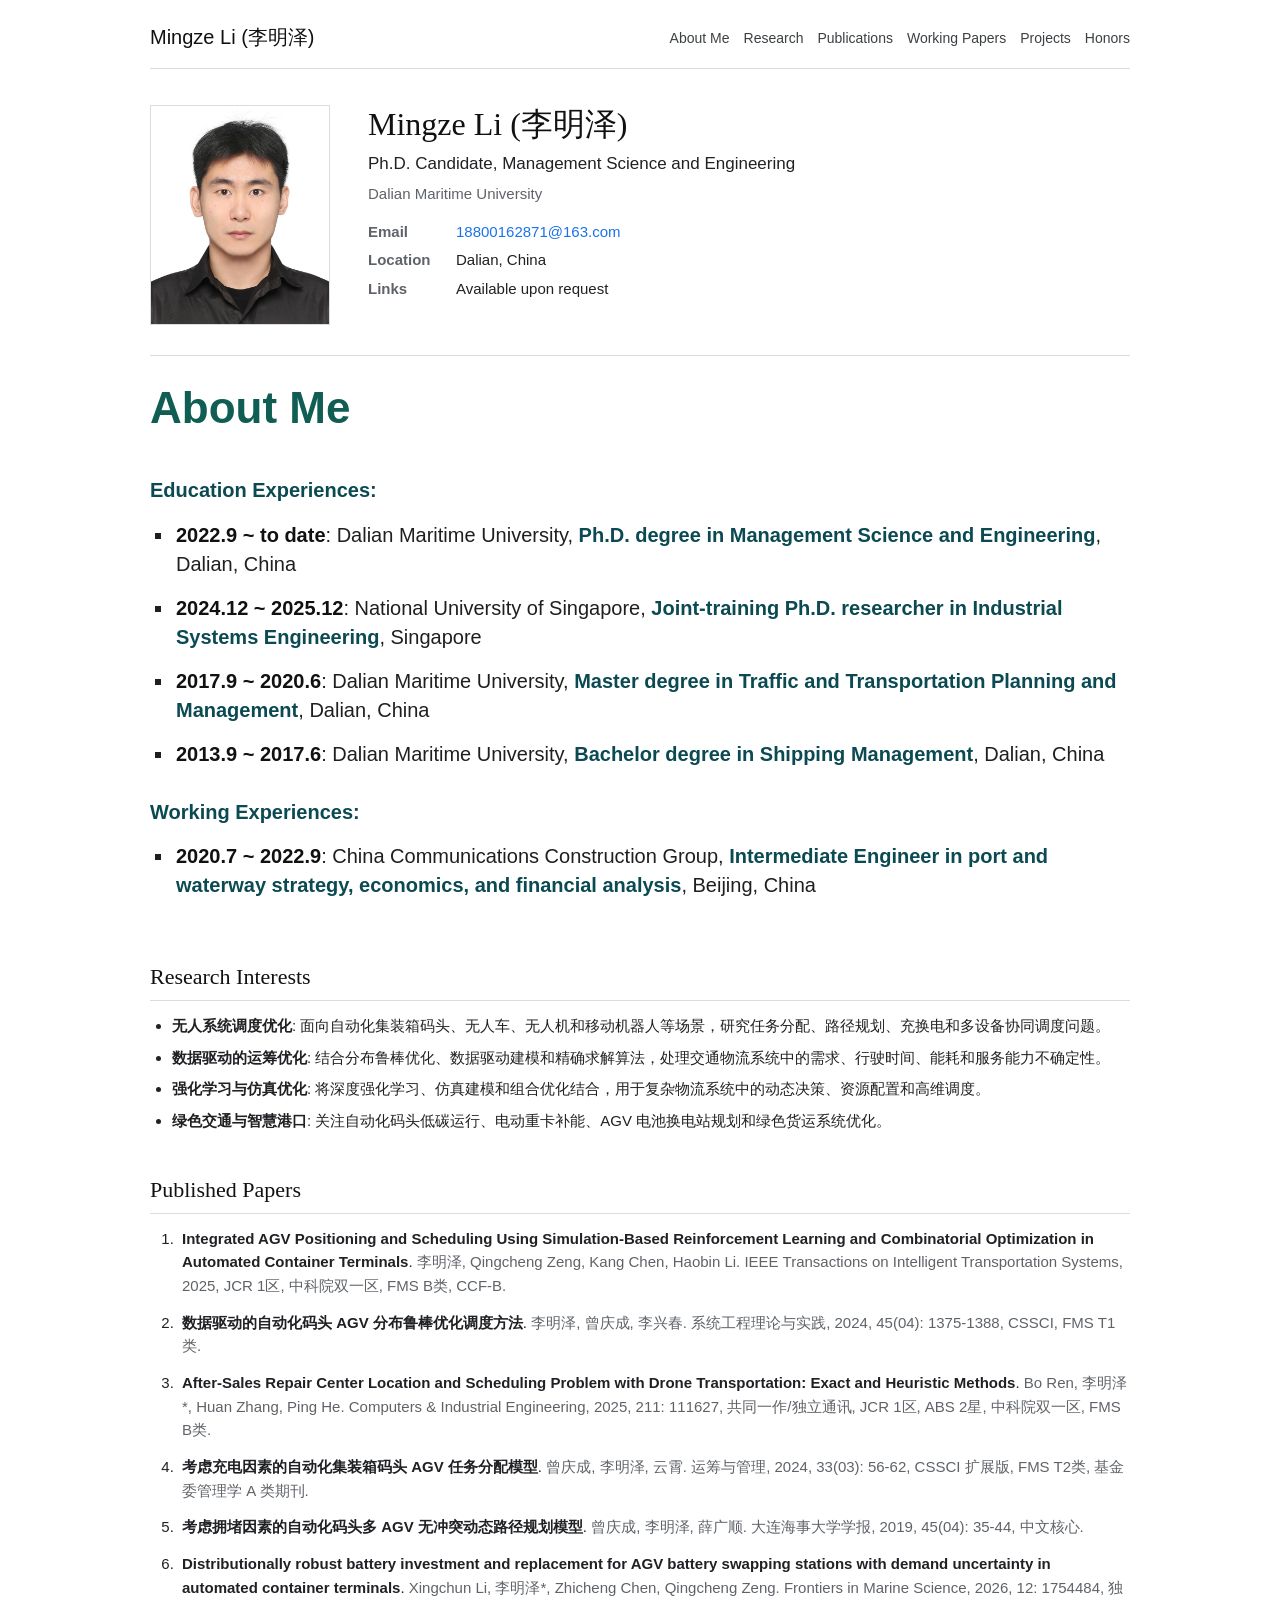
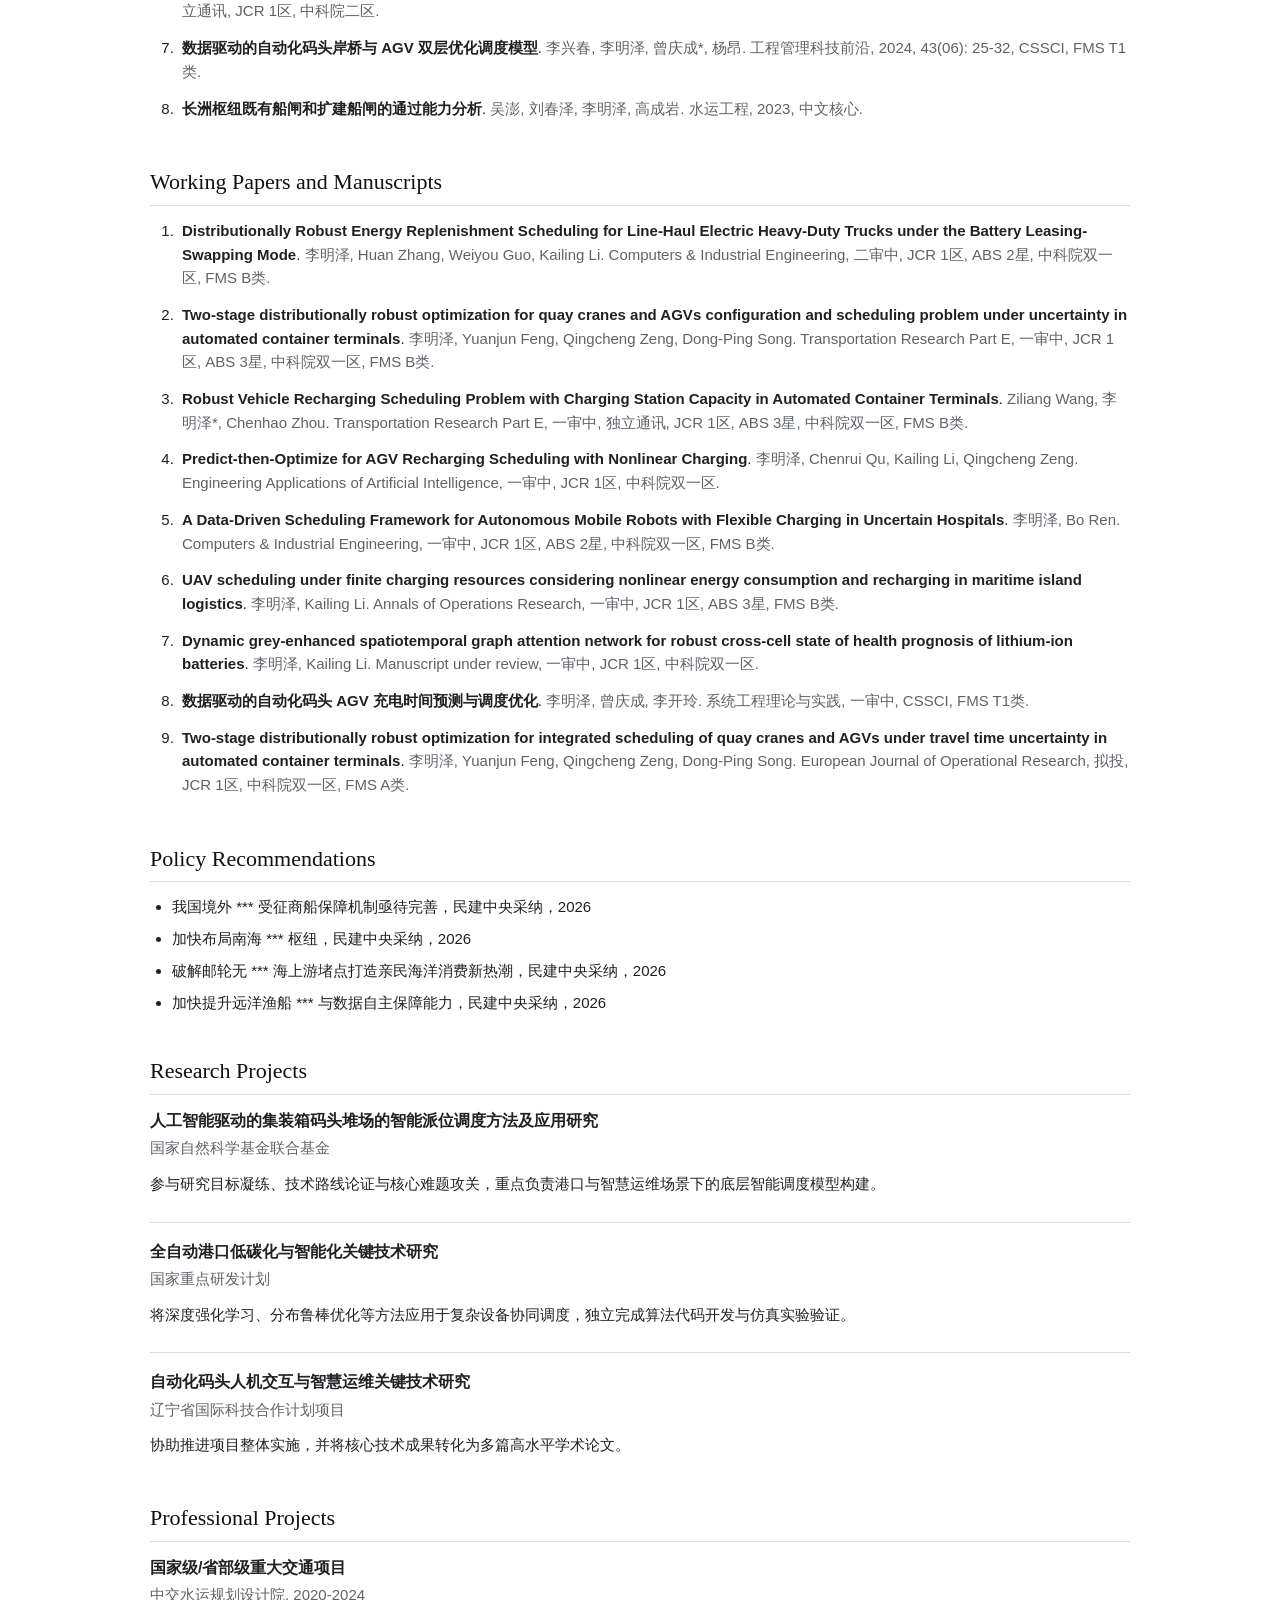
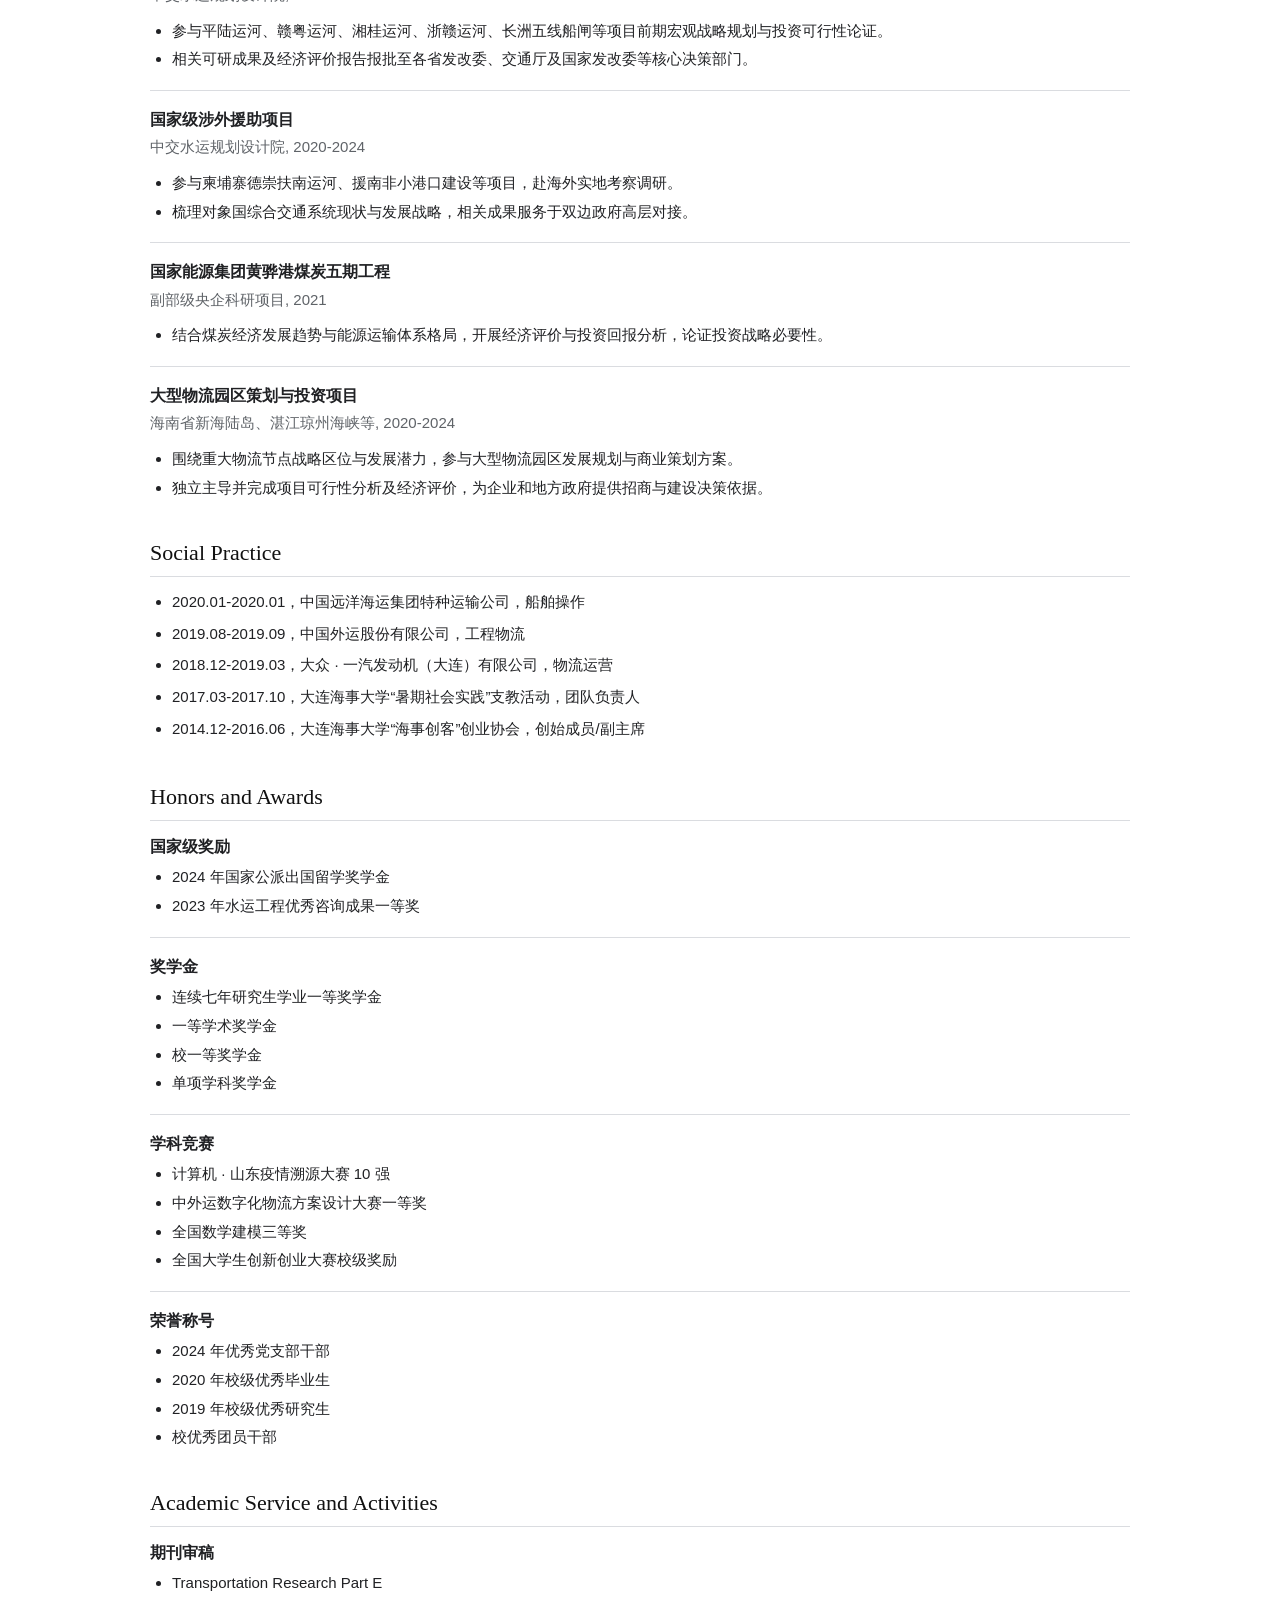
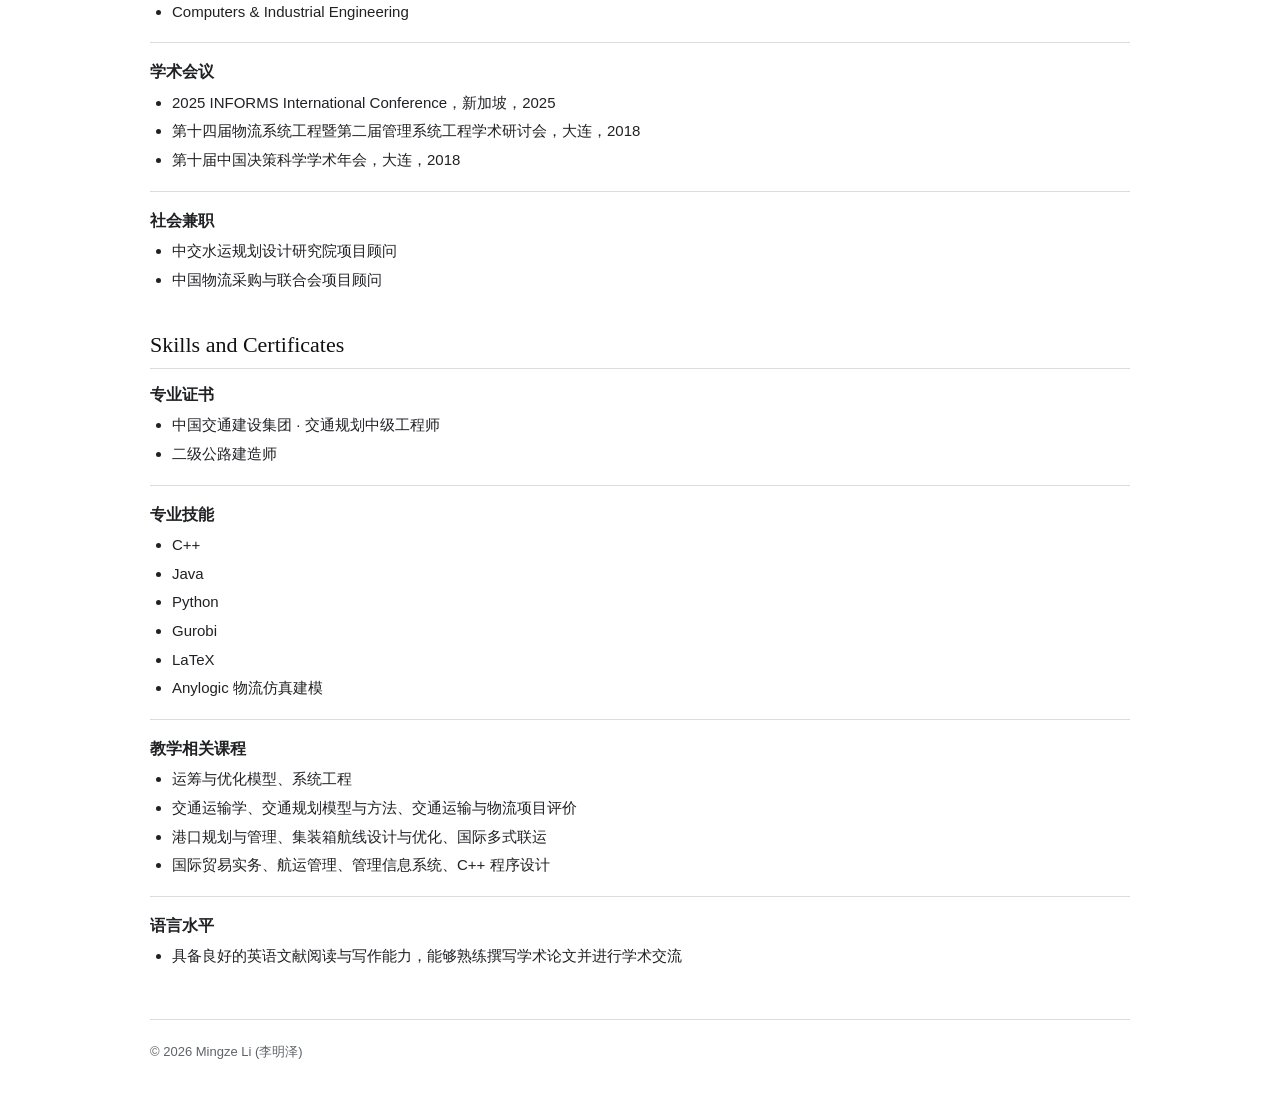
==== commit 27a770ca: "Match about section experience format" ====
--- a/index.html
+++ b/index.html
@@ -23,7 +23,6 @@
         <a class="site-title" href="#home" data-field="name">Mingze Li</a>
         <nav class="site-nav" aria-label="Primary navigation">
           <a href="#about">About Me</a>
-          <a href="#education">Education</a>
           <a href="#research">Research</a>
           <a href="#publications">Publications</a>
           <a href="#working-papers">Working Papers</a>
@@ -57,15 +56,16 @@
           </div>
         </section>
 
-        <section id="about" class="content-section">
+        <section id="about" class="content-section about-section">
           <h2>About Me</h2>
-          <p data-field="bio"></p>
-        </section>
-
-        <section id="education" class="content-section">
-          <h2>Education and Experience</h2>
-          <div class="plain-list" id="education-list"></div>
-          <div class="plain-list" id="experience-list"></div>
+          <div class="about-group">
+            <h3>Education Experiences:</h3>
+            <ul class="about-experience-list" id="about-education-list"></ul>
+          </div>
+          <div class="about-group">
+            <h3>Working Experiences:</h3>
+            <ul class="about-experience-list" id="about-work-list"></ul>
+          </div>
         </section>
 
         <section id="research" class="content-section">
--- a/styles.css
+++ b/styles.css
@@ -6,6 +6,8 @@
   --border: #dadce0;
   --link: #1a73e8;
   --heading: #111111;
+  --academic-green: #0f5d53;
+  --academic-green-dark: #0b4a52;
   --nav-bg: #f8f9fa;
   font-family: Arial, Helvetica, sans-serif;
 }
@@ -180,6 +182,50 @@
   margin-bottom: 12px;
 }
 
+.about-section h2 {
+  margin-bottom: 44px;
+  padding-bottom: 0;
+  border-bottom: 0;
+  color: var(--academic-green);
+  font-family: Arial, Helvetica, sans-serif;
+  font-size: 44px;
+  font-weight: 700;
+  line-height: 1.08;
+}
+
+.about-group {
+  margin-bottom: 28px;
+}
+
+.about-group h3 {
+  margin-bottom: 14px;
+  color: var(--academic-green-dark);
+  font-size: 20px;
+  font-weight: 700;
+}
+
+.about-experience-list {
+  margin: 0;
+  padding-left: 24px;
+  list-style-type: square;
+}
+
+.about-experience-list li {
+  margin-bottom: 15px;
+  padding-left: 2px;
+  color: #1f1f1f;
+  font-size: 20px;
+  line-height: 1.45;
+}
+
+.about-date {
+  color: #111111;
+}
+
+.about-highlight {
+  color: var(--academic-green-dark);
+}
+
 .plain-list,
 .simple-list,
 .interest-list,
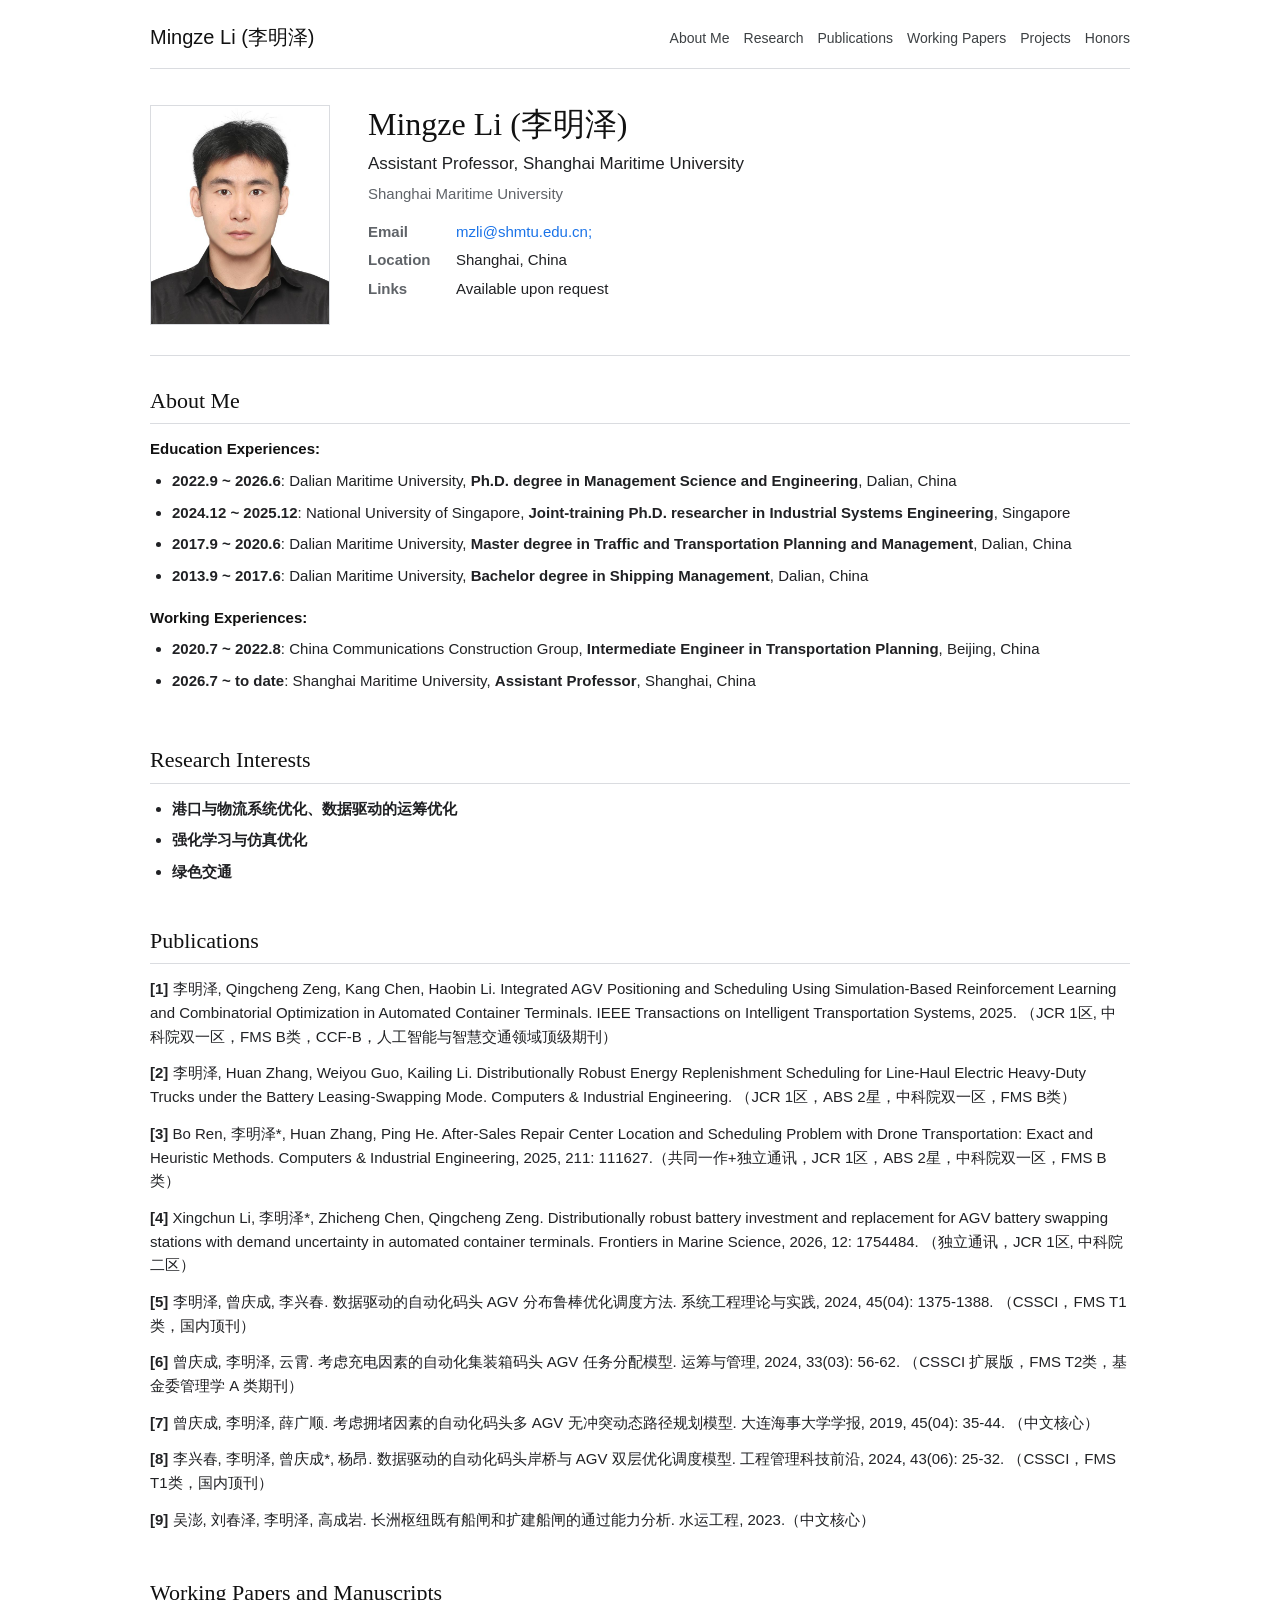
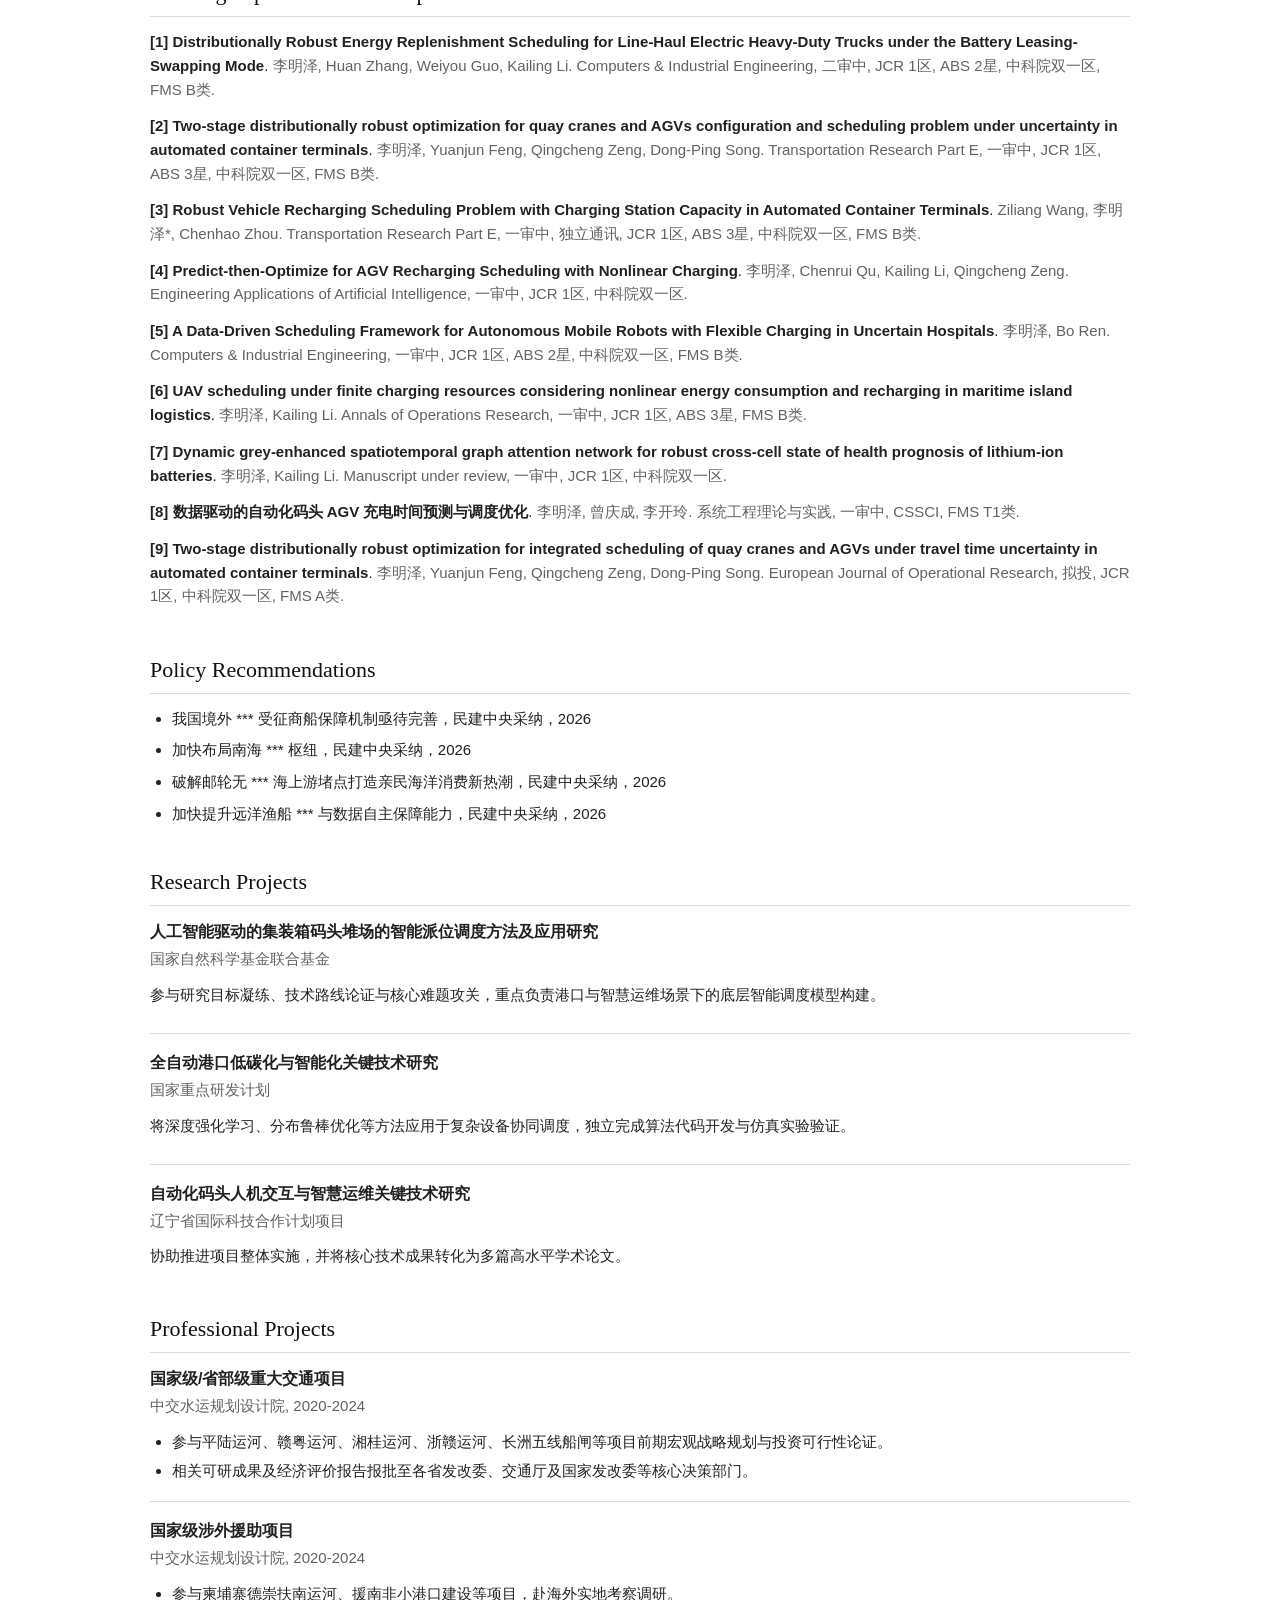
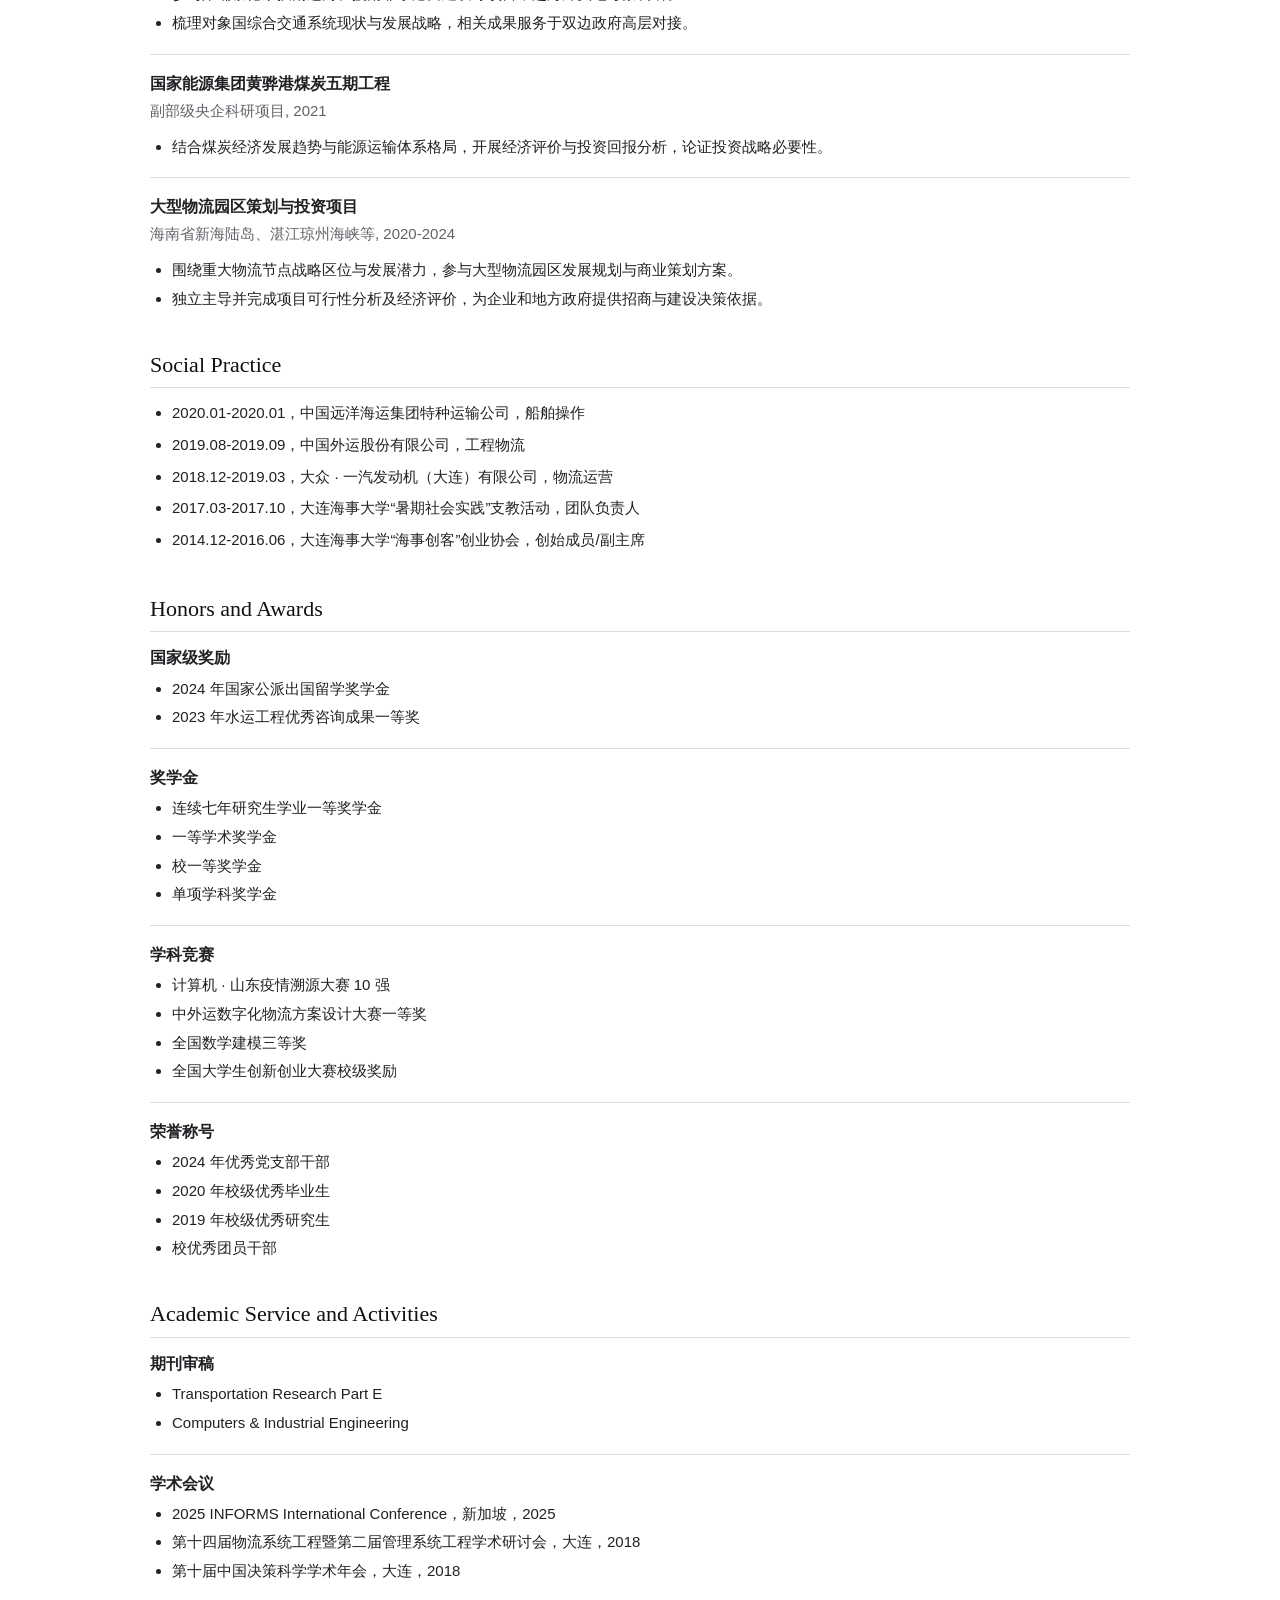
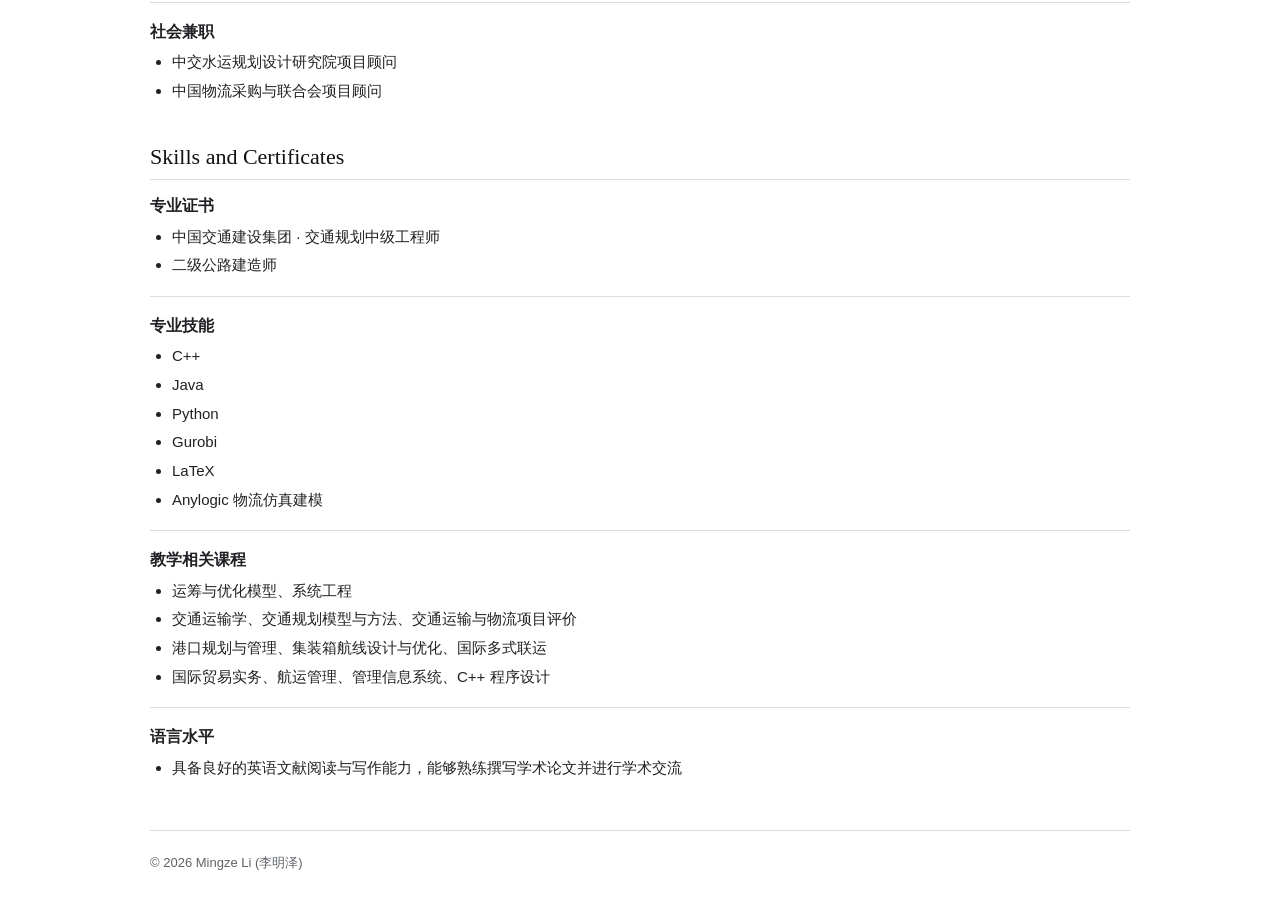
==== commit b1e2804c: "Update contact research and publications" ====
--- a/index.html
+++ b/index.html
@@ -74,7 +74,7 @@
         </section>
 
         <section id="publications" class="content-section">
-          <h2>Published Papers</h2>
+          <h2>Publications</h2>
           <ol class="publication-list" id="publication-list"></ol>
         </section>
 
--- a/styles.css
+++ b/styles.css
@@ -6,8 +6,6 @@
   --border: #dadce0;
   --link: #1a73e8;
   --heading: #111111;
-  --academic-green: #0f5d53;
-  --academic-green-dark: #0b4a52;
   --nav-bg: #f8f9fa;
   font-family: Arial, Helvetica, sans-serif;
 }
@@ -182,48 +180,35 @@
   margin-bottom: 12px;
 }
 
-.about-section h2 {
-  margin-bottom: 44px;
-  padding-bottom: 0;
-  border-bottom: 0;
-  color: var(--academic-green);
-  font-family: Arial, Helvetica, sans-serif;
-  font-size: 44px;
+.about-group {
+  margin-bottom: 18px;
+}
+
+.about-group h3 {
+  margin-bottom: 8px;
+  color: var(--heading);
+  font-size: 15px;
   font-weight: 700;
-  line-height: 1.08;
-}
-
-.about-group {
-  margin-bottom: 28px;
-}
-
-.about-group h3 {
-  margin-bottom: 14px;
-  color: var(--academic-green-dark);
-  font-size: 20px;
-  font-weight: 700;
 }
 
 .about-experience-list {
   margin: 0;
-  padding-left: 24px;
-  list-style-type: square;
+  padding-left: 22px;
 }
 
 .about-experience-list li {
-  margin-bottom: 15px;
-  padding-left: 2px;
-  color: #1f1f1f;
-  font-size: 20px;
-  line-height: 1.45;
+  margin-bottom: 8px;
+  color: var(--text);
+  font-size: 15px;
+  line-height: 1.58;
 }
 
 .about-date {
-  color: #111111;
+  color: var(--text);
 }
 
 .about-highlight {
-  color: var(--academic-green-dark);
+  color: var(--text);
 }
 
 .plain-list,
@@ -264,12 +249,17 @@
 }
 
 .publication-list {
-  padding-left: 28px;
+  list-style: none;
+  padding-left: 0;
 }
 
 .publication-list li {
   margin-bottom: 13px;
-  padding-left: 4px;
+  padding-left: 0;
+}
+
+.publication-number {
+  font-weight: 600;
 }
 
 .publication-title {
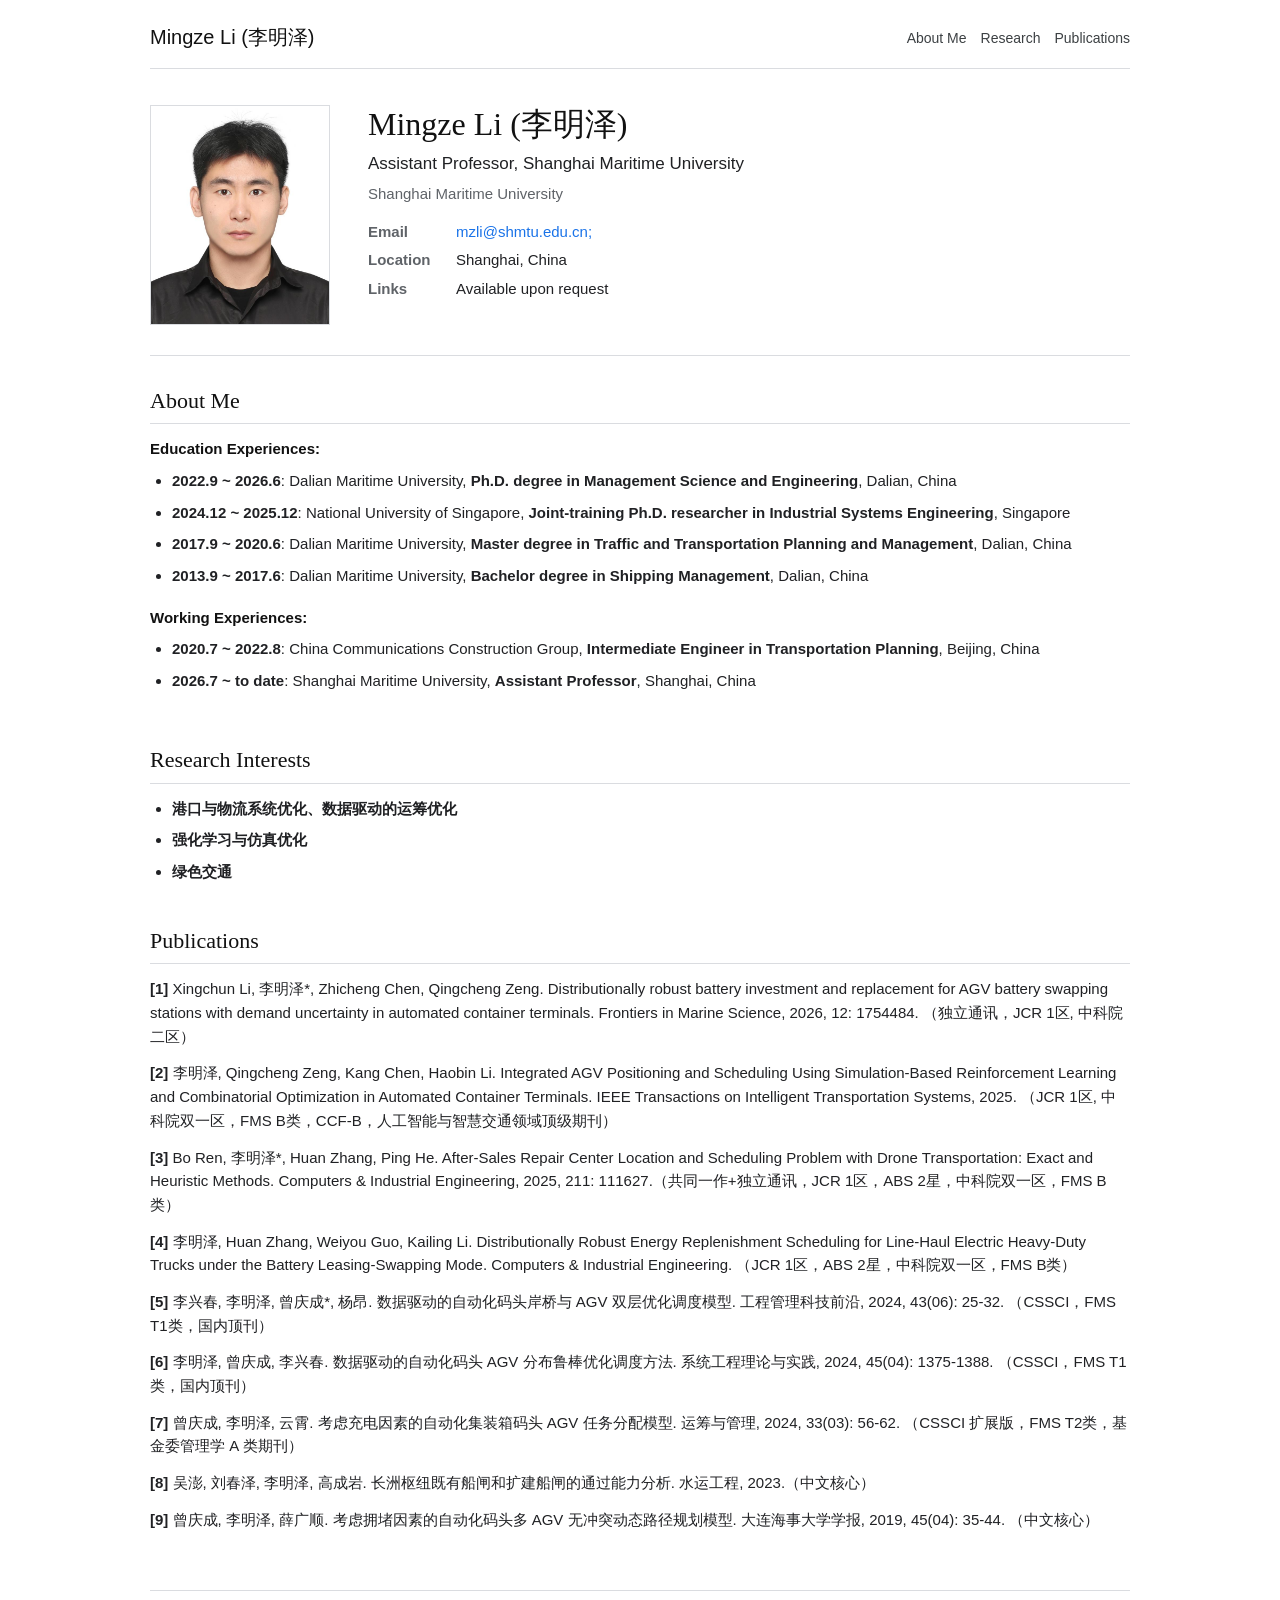
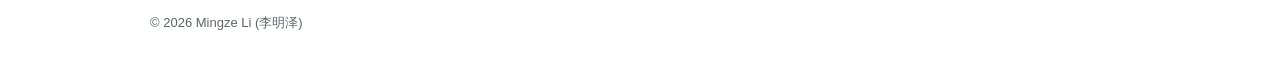
==== commit 4b7e33f0: "Remove extra homepage sections" ====
--- a/index.html
+++ b/index.html
@@ -25,9 +25,6 @@
           <a href="#about">About Me</a>
           <a href="#research">Research</a>
           <a href="#publications">Publications</a>
-          <a href="#working-papers">Working Papers</a>
-          <a href="#projects">Projects</a>
-          <a href="#honors">Honors</a>
         </nav>
       </header>
 
@@ -77,46 +74,6 @@
           <h2>Publications</h2>
           <ol class="publication-list" id="publication-list"></ol>
         </section>
-
-        <section id="working-papers" class="content-section">
-          <h2>Working Papers and Manuscripts</h2>
-          <ol class="publication-list" id="working-paper-list"></ol>
-        </section>
-
-        <section id="policy" class="content-section">
-          <h2>Policy Recommendations</h2>
-          <ul class="simple-list" id="policy-list"></ul>
-        </section>
-
-        <section id="projects" class="content-section">
-          <h2>Research Projects</h2>
-          <div class="detailed-list" id="research-project-list"></div>
-        </section>
-
-        <section id="professional-projects" class="content-section">
-          <h2>Professional Projects</h2>
-          <div class="detailed-list" id="professional-project-list"></div>
-        </section>
-
-        <section id="practice" class="content-section">
-          <h2>Social Practice</h2>
-          <ul class="simple-list" id="practice-list"></ul>
-        </section>
-
-        <section id="honors" class="content-section">
-          <h2>Honors and Awards</h2>
-          <div class="detailed-list" id="award-list"></div>
-        </section>
-
-        <section id="service" class="content-section">
-          <h2>Academic Service and Activities</h2>
-          <div class="detailed-list" id="activity-list"></div>
-        </section>
-
-        <section id="skills" class="content-section">
-          <h2>Skills and Certificates</h2>
-          <div class="detailed-list" id="skill-list"></div>
-        </section>
       </main>
 
       <footer class="site-footer">
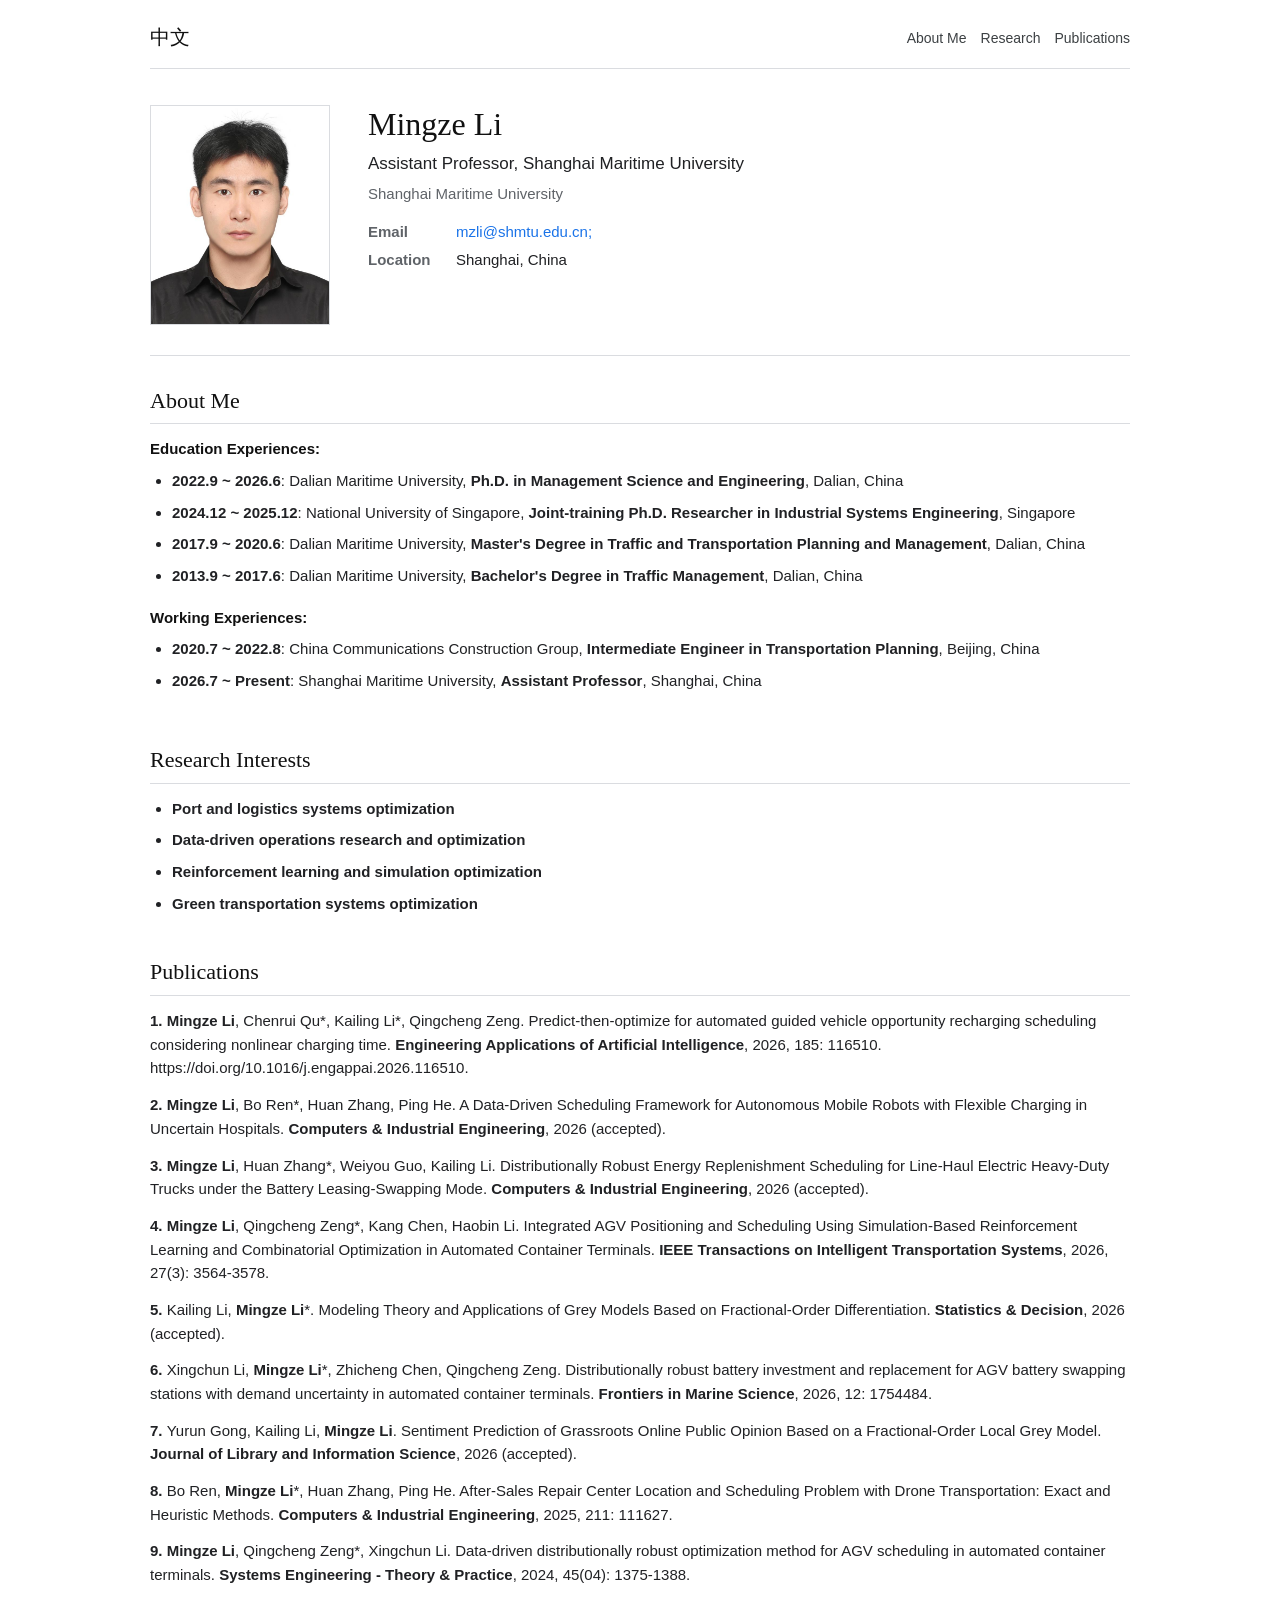
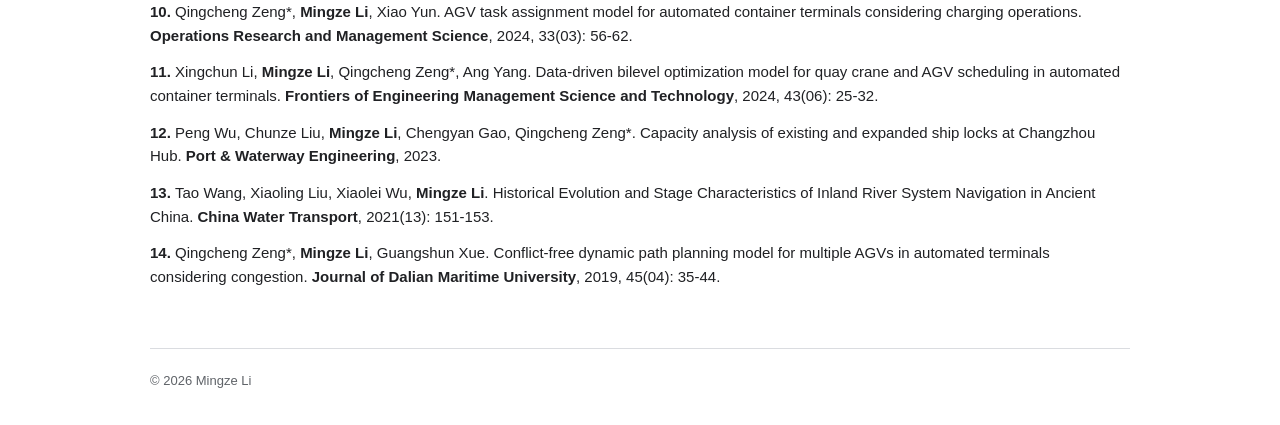
==== commit d80240e3: "Add accepted publication to homepage" ====
--- a/index.html
+++ b/index.html
@@ -6,12 +6,12 @@
     <title>Mingze Li | Academic Homepage</title>
     <meta
       name="description"
-      content="Academic homepage for Mingze Li: logistics systems optimization, intelligent transportation, robust optimization, and reinforcement learning."
+      content="Academic homepage for Mingze Li: port and logistics systems optimization, data-driven operations research and optimization, reinforcement learning, simulation optimization, and green transportation."
     />
     <meta property="og:title" content="Mingze Li | Academic Homepage" />
     <meta
       property="og:description"
-      content="Research in logistics systems optimization, intelligent transportation, robust optimization, and reinforcement learning."
+      content="Research in port and logistics systems optimization, data-driven operations research and optimization, reinforcement learning, simulation optimization, and green transportation."
     />
     <meta property="og:type" content="website" />
     <link rel="icon" href="assets/avatar.svg" />
@@ -20,7 +20,7 @@
   <body>
     <div class="page">
       <header class="site-header">
-        <a class="site-title" href="#home" data-field="name">Mingze Li</a>
+        <a class="site-title" href="zh.html">中文</a>
         <nav class="site-nav" aria-label="Primary navigation">
           <a href="#about">About Me</a>
           <a href="#research">Research</a>
@@ -35,14 +35,12 @@
           </div>
           <div class="profile-copy">
             <h1 data-field="name">Mingze Li</h1>
-            <p class="profile-title" data-field="title">Faculty Member, Shanghai Maritime University</p>
-            <p class="profile-affiliation" data-field="affiliation">
-              Logistics Science and Engineering Institute, Shanghai Maritime University
-            </p>
+            <p class="profile-title" data-field="title">Assistant Professor, Shanghai Maritime University</p>
+            <p class="profile-affiliation" data-field="affiliation">Shanghai Maritime University</p>
             <dl class="contact-list">
               <div>
                 <dt>Email</dt>
-                <dd><a data-link="email" data-field="email" href="mailto:mzli@shmtu.edu.cn">mzli@shmtu.edu.cn</a></dd>
+                <dd><a data-link="email" data-field="email" href="mailto:mzli@shmtu.edu.cn">mzli@shmtu.edu.cn;</a></dd>
               </div>
               <div>
                 <dt>Location</dt>
@@ -81,7 +79,8 @@
       </footer>
     </div>
 
-    <script src="site-data.js"></script>
+    <script>window.SITE_LOCALE = "en";</script>
+    <script src="site-data.js?v=20261019-1"></script>
     <script src="main.js"></script>
   </body>
 </html>
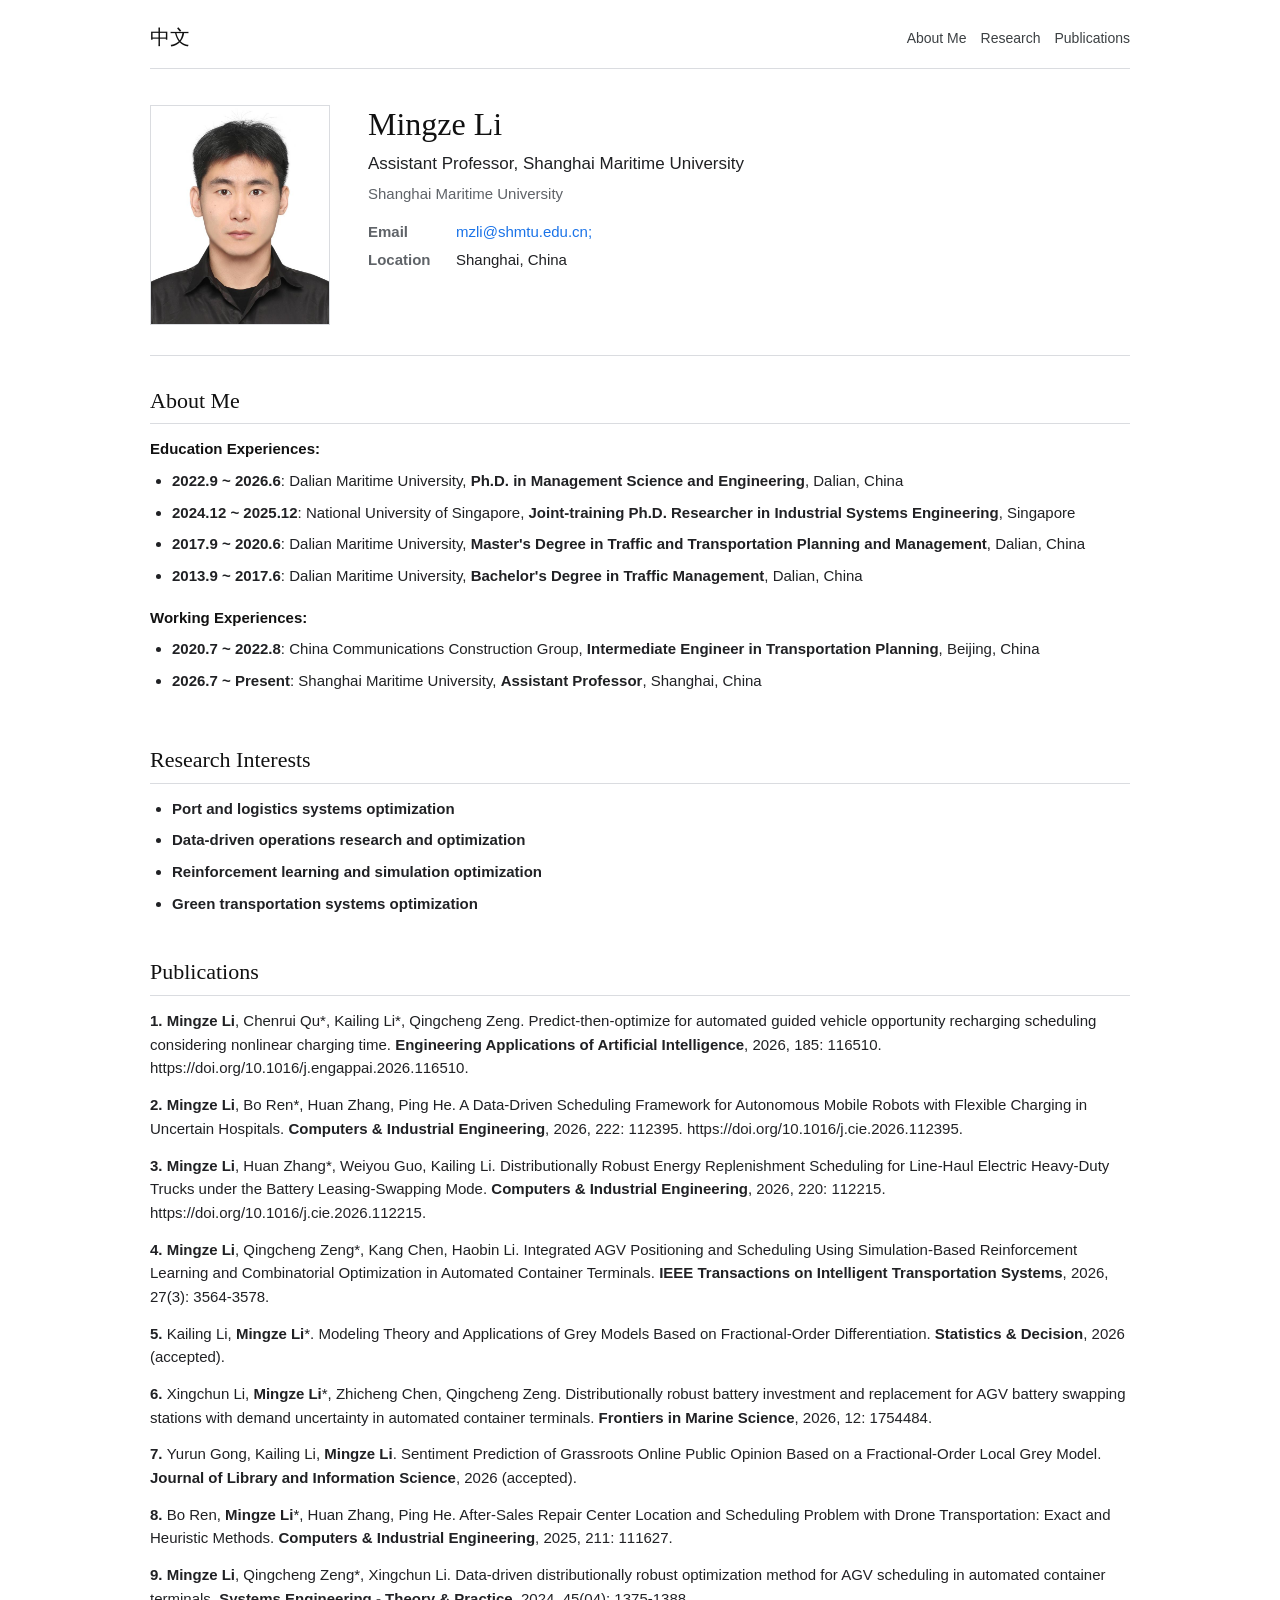
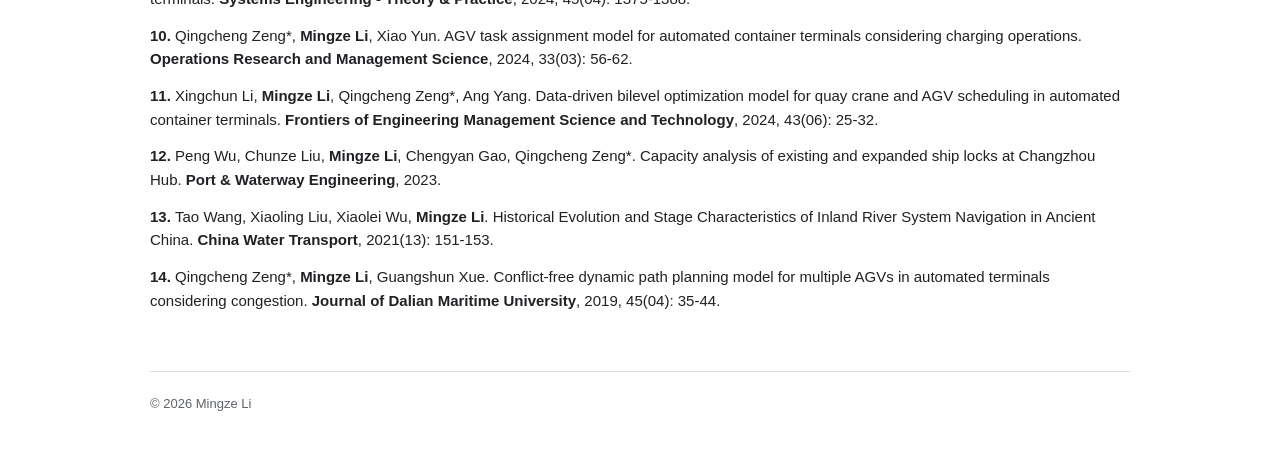
==== commit 56e8fdd0: "Refresh publication data cache version" ====
--- a/index.html
+++ b/index.html
@@ -80,7 +80,7 @@
     </div>
 
     <script>window.SITE_LOCALE = "en";</script>
-    <script src="site-data.js?v=20261019-1"></script>
+    <script src="site-data.js?v=20261019-2"></script>
     <script src="main.js"></script>
   </body>
 </html>
